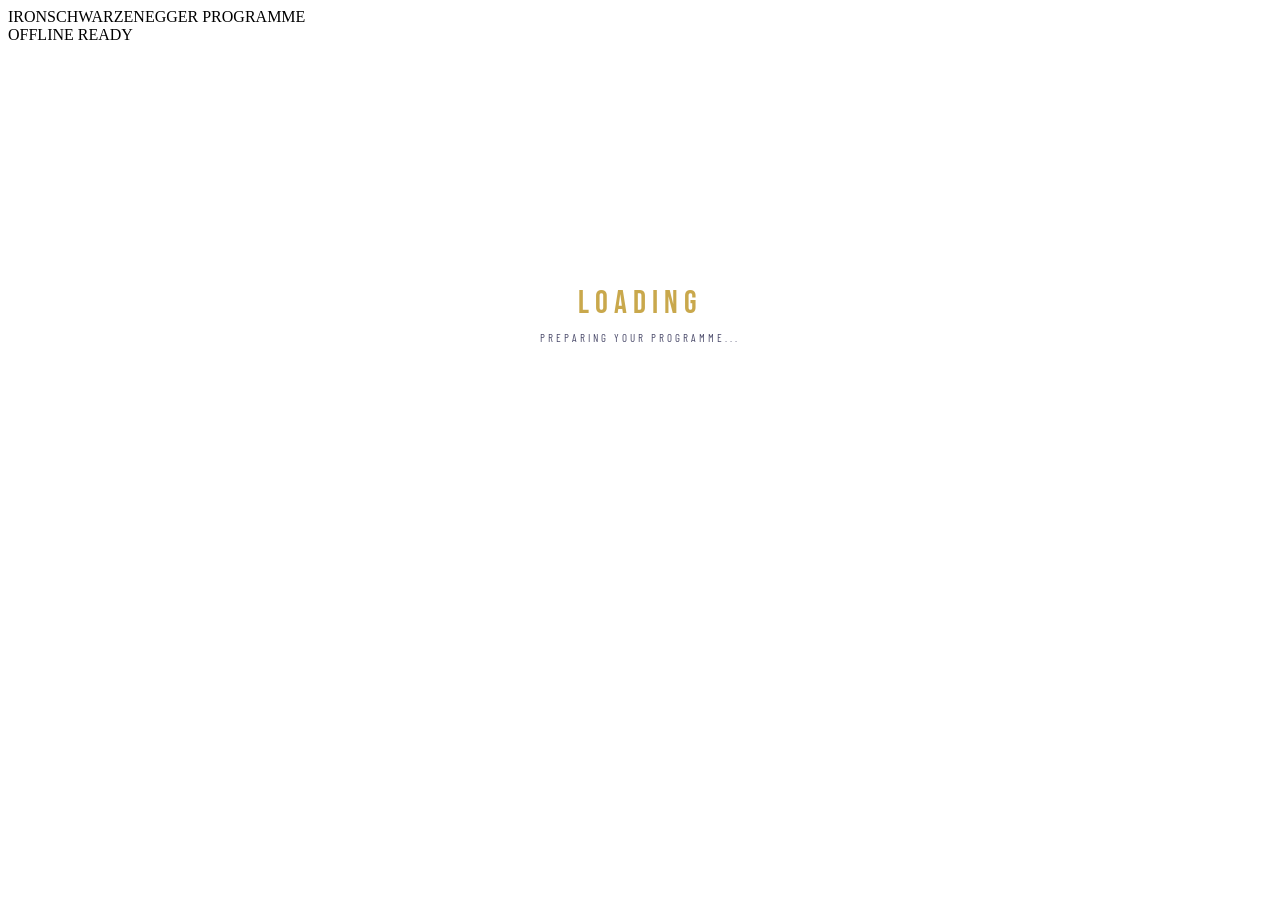
==== index.html @ 9dacd37d "Add files via upload" ====
<!DOCTYPE html>
<html lang="en">
<head>
  <meta charset="UTF-8">
  <meta name="viewport" content="width=device-width, initial-scale=1.0, viewport-fit=cover">
  <meta name="apple-mobile-web-app-capable" content="yes">
  <meta name="apple-mobile-web-app-status-bar-style" content="black-translucent">
  <meta name="apple-mobile-web-app-title" content="IRON">
  <meta name="theme-color" content="#C9A84C">
  <meta name="description" content="Schwarzenegger Iron Programme — 10-Month Championship Training">
  <title>IRON PROGRAMME</title>
  <link rel="manifest" href="./manifest.json">
  <link rel="preconnect" href="https://fonts.googleapis.com">
  <link rel="preconnect" href="https://fonts.gstatic.com" crossorigin>
  <link href="https://fonts.googleapis.com/css2?family=Bebas+Neue&family=Barlow+Condensed:wght@400;600;700&family=Barlow:wght@300;400;500&display=swap" rel="stylesheet">
  <link rel="stylesheet" href="./css/styles.css">
</head>
<body>
  <div id="app">
    <!-- TOP BAR -->
    <header id="top-bar">
      <div class="app-brand">
        IRON<span>SCHWARZENEGGER PROGRAMME</span>
      </div>
      <div class="offline-badge">OFFLINE READY</div>
    </header>

    <!-- MAIN CONTENT -->
    <main id="main-content">
      <div style="display:flex;align-items:center;justify-content:center;height:60vh;">
        <div style="text-align:center;">
          <div style="font-family:'Bebas Neue',cursive;font-size:32px;letter-spacing:6px;color:#C9A84C;">LOADING</div>
          <div style="font-family:'Barlow Condensed',sans-serif;font-size:11px;letter-spacing:3px;color:#4A4A6A;margin-top:8px;">PREPARING YOUR PROGRAMME...</div>
        </div>
      </div>
    </main>

    <!-- BOTTOM NAV -->
    <nav id="bottom-nav"></nav>
  </div>

  <!-- SCRIPTS -->
  <script src="./js/programme.js"></script>
  <script src="./js/storage.js"></script>
  <script src="./js/app.js"></script>
</body>
</html>
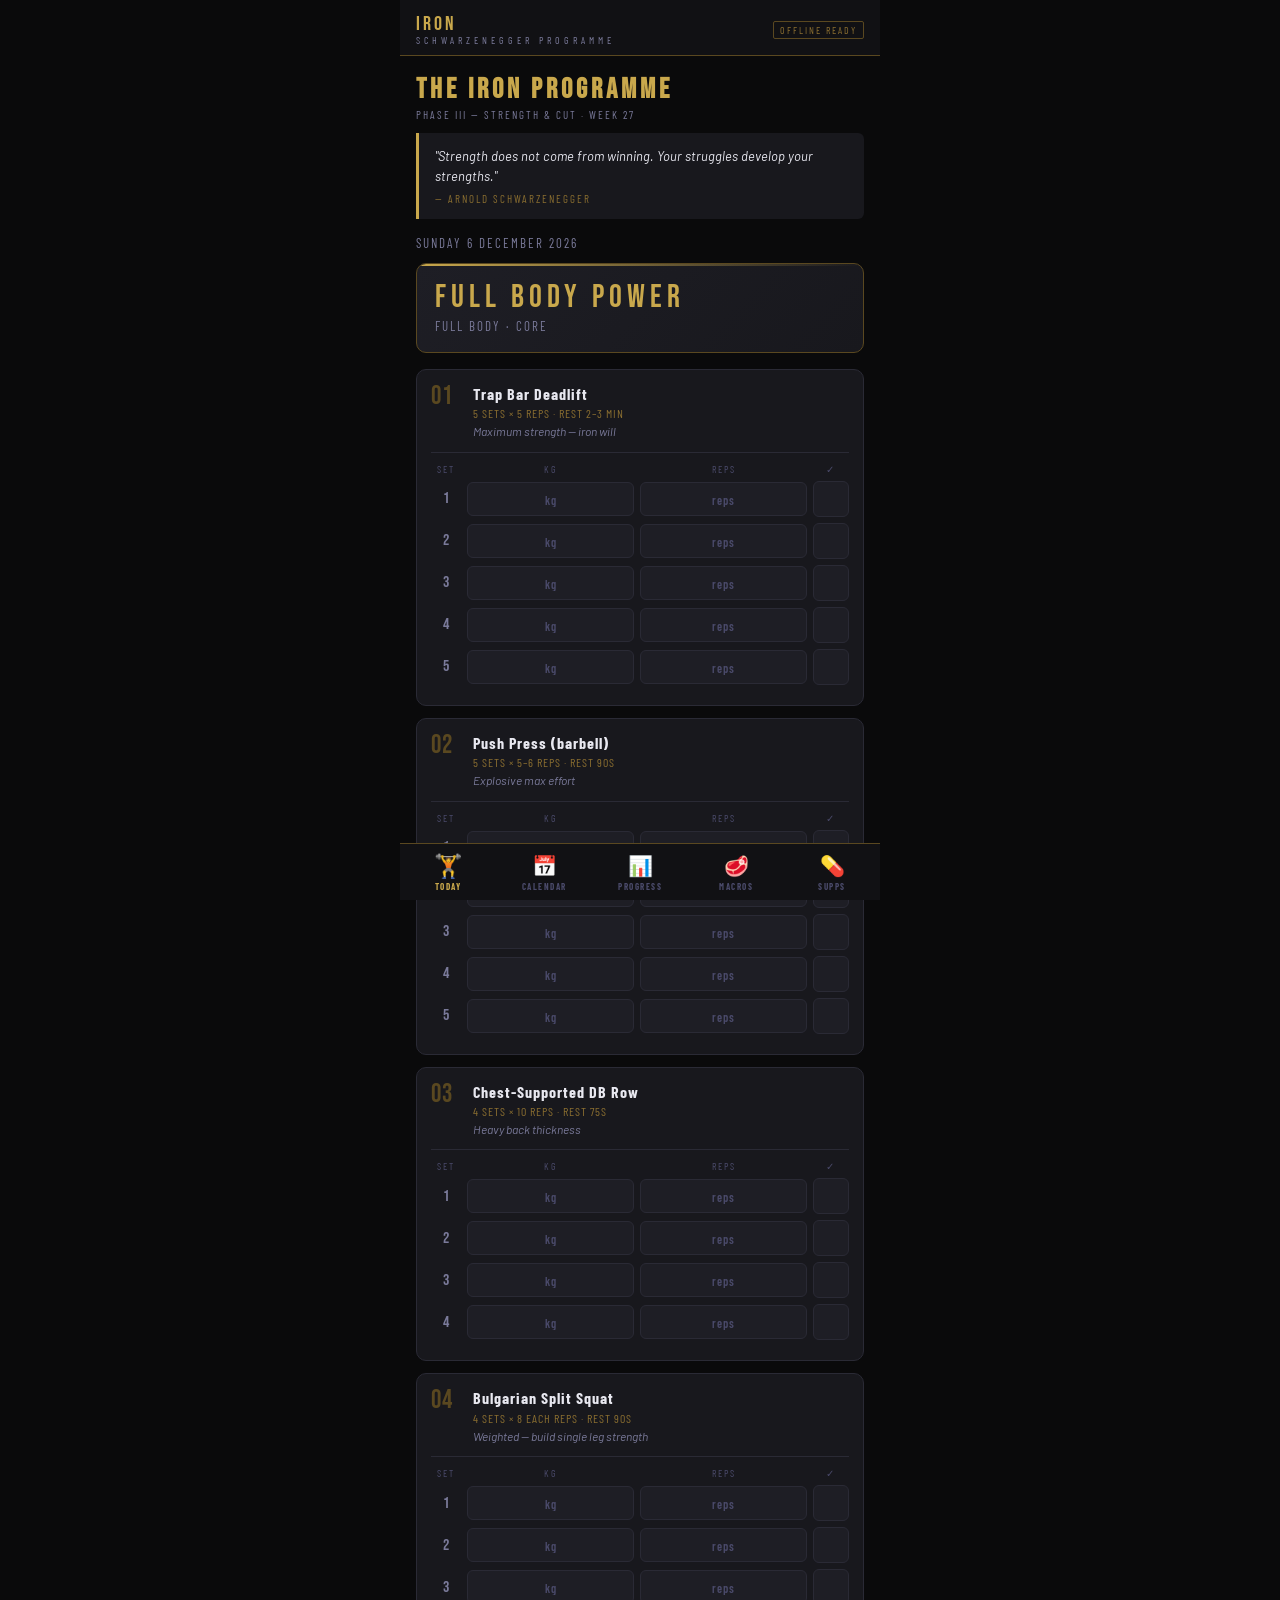
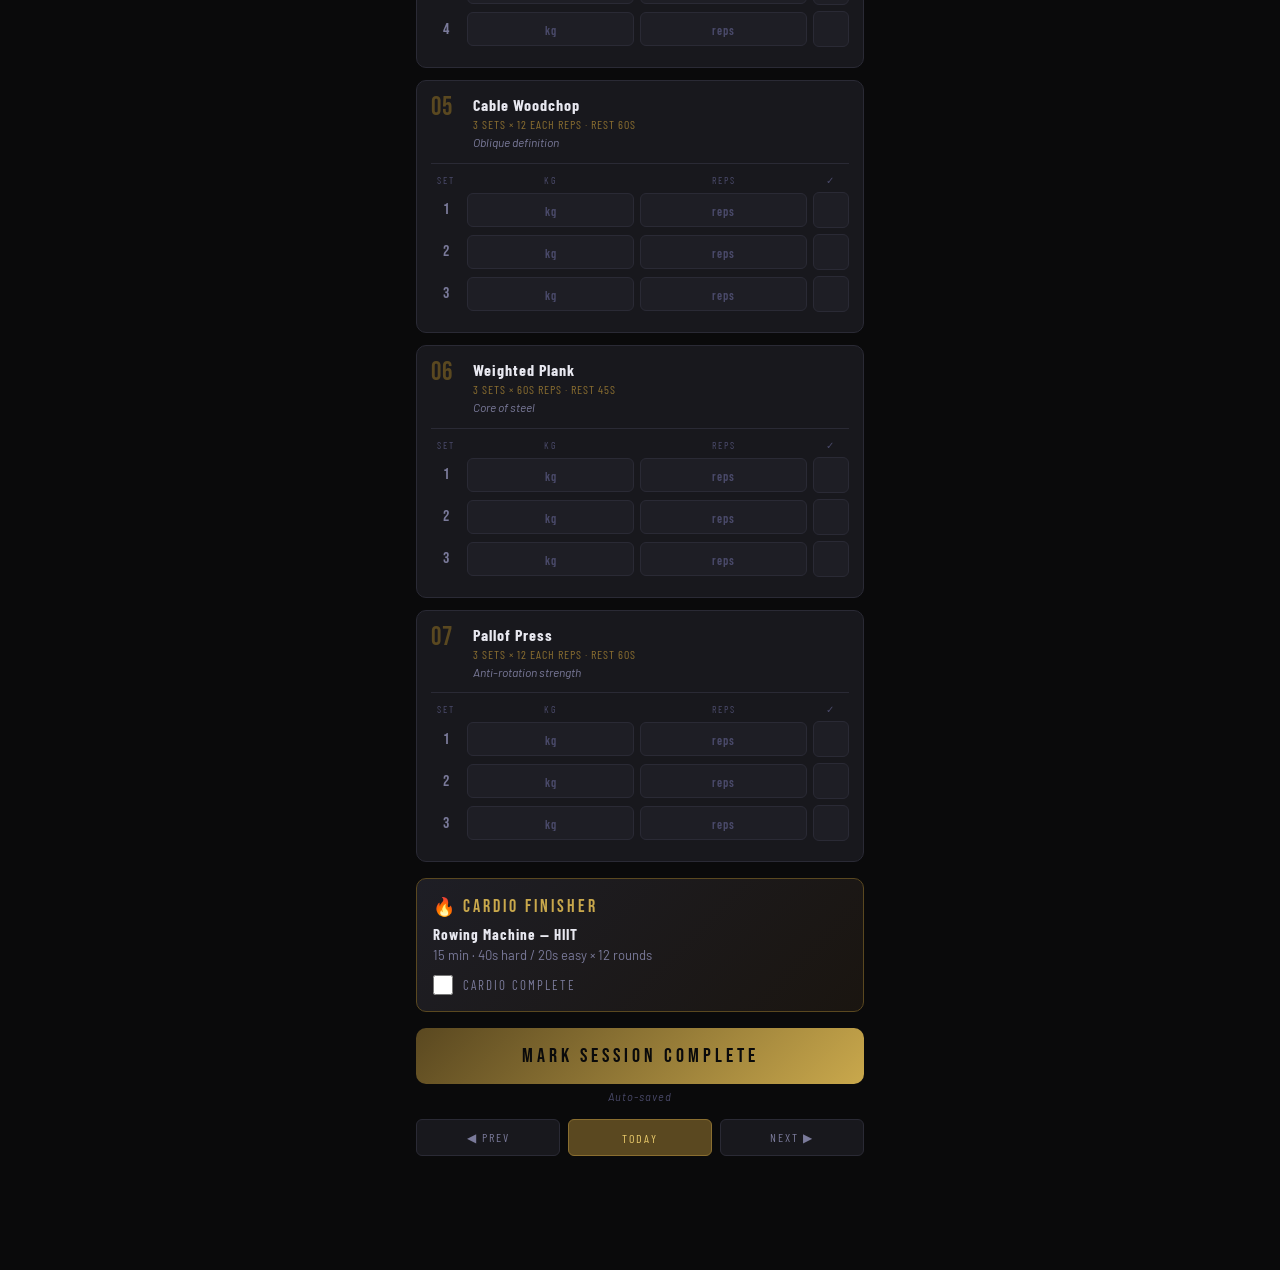
==== commit 601750ea: "Rename index 3.html to index.html" ====
--- a/index.html
+++ b/index.html
@@ -1,47 +1,941 @@
 <!DOCTYPE html>
 <html lang="en">
 <head>
-  <meta charset="UTF-8">
-  <meta name="viewport" content="width=device-width, initial-scale=1.0, viewport-fit=cover">
-  <meta name="apple-mobile-web-app-capable" content="yes">
-  <meta name="apple-mobile-web-app-status-bar-style" content="black-translucent">
-  <meta name="apple-mobile-web-app-title" content="IRON">
-  <meta name="theme-color" content="#C9A84C">
-  <meta name="description" content="Schwarzenegger Iron Programme — 10-Month Championship Training">
-  <title>IRON PROGRAMME</title>
-  <link rel="manifest" href="./manifest.json">
-  <link rel="preconnect" href="https://fonts.googleapis.com">
-  <link rel="preconnect" href="https://fonts.gstatic.com" crossorigin>
-  <link href="https://fonts.googleapis.com/css2?family=Bebas+Neue&family=Barlow+Condensed:wght@400;600;700&family=Barlow:wght@300;400;500&display=swap" rel="stylesheet">
-  <link rel="stylesheet" href="./css/styles.css">
+<meta charset="UTF-8">
+<meta name="viewport" content="width=device-width, initial-scale=1.0, viewport-fit=cover">
+<meta name="apple-mobile-web-app-capable" content="yes">
+<meta name="apple-mobile-web-app-status-bar-style" content="black-translucent">
+<meta name="apple-mobile-web-app-title" content="IRON">
+<meta name="theme-color" content="#C9A84C">
+<title>IRON PROGRAMME</title>
+<link rel="preconnect" href="https://fonts.googleapis.com">
+<link rel="preconnect" href="https://fonts.gstatic.com" crossorigin>
+<link href="https://fonts.googleapis.com/css2?family=Bebas+Neue&family=Barlow+Condensed:wght@400;600;700&family=Barlow:wght@300;400;500&display=swap" rel="stylesheet">
+<style>
+:root{--gold:#C9A84C;--gold-bright:#E8C96A;--gold-muted:#8A6E30;--gold-dark:#5A4820;--iron:#0A0A0B;--iron-2:#111114;--iron-3:#18181D;--iron-4:#1E1E25;--steel:#2A2A35;--text-main:#E8E8F0;--text-muted:#7A7A9A;--text-dim:#4A4A6A;--green:#27AE60;--red:#C0392B;--r:6px;--rl:10px}
+*,*::before,*::after{box-sizing:border-box;margin:0;padding:0}
+html{font-size:16px;-webkit-text-size-adjust:100%;height:-webkit-fill-available}
+body{background:var(--iron);color:var(--text-main);font-family:'Barlow',sans-serif;min-height:100vh;min-height:-webkit-fill-available;overflow-x:hidden}
+::-webkit-scrollbar{width:4px}::-webkit-scrollbar-track{background:var(--iron-2)}::-webkit-scrollbar-thumb{background:var(--gold-dark);border-radius:2px}
+#app{max-width:480px;margin:0 auto;min-height:100vh;display:flex;flex-direction:column}
+#main-content{flex:1;padding:0 16px 90px;transition:opacity .15s ease;overflow-y:auto}
+/* TOP BAR */
+#top-bar{background:var(--iron-2);border-bottom:1px solid var(--gold-dark);padding:14px 16px 10px;position:sticky;top:0;z-index:100;display:flex;align-items:center;justify-content:space-between}
+.app-brand{font-family:'Bebas Neue',cursive;font-size:20px;letter-spacing:3px;color:var(--gold);line-height:1}
+.app-brand span{color:var(--text-muted);font-size:10px;font-family:'Barlow Condensed',sans-serif;display:block;letter-spacing:4px;margin-top:1px}
+.offline-badge{font-family:'Barlow Condensed',sans-serif;font-size:10px;letter-spacing:2px;color:var(--gold-muted);border:1px solid var(--gold-dark);padding:2px 6px;border-radius:2px}
+/* BOTTOM NAV */
+#bottom-nav{position:fixed;bottom:0;left:50%;transform:translateX(-50%);width:100%;max-width:480px;background:var(--iron-2);border-top:1px solid var(--gold-dark);display:flex;z-index:100;padding-bottom:env(safe-area-inset-bottom)}
+.nav-btn{flex:1;background:none;border:none;color:var(--text-dim);padding:10px 4px 8px;display:flex;flex-direction:column;align-items:center;gap:3px;cursor:pointer;transition:all .15s;-webkit-tap-highlight-color:transparent}
+.nav-btn.active{color:var(--gold)}.nav-btn.active .nav-icon{transform:scale(1.15)}
+.nav-icon{font-size:20px;transition:transform .15s}.nav-label{font-family:'Barlow Condensed',sans-serif;font-size:9px;letter-spacing:1.5px;font-weight:700}
+/* VIEW HEADER */
+.view-header{display:flex;align-items:flex-start;justify-content:space-between;padding:20px 0 12px}
+.view-title{font-family:'Bebas Neue',cursive;font-size:28px;letter-spacing:4px;color:var(--gold);line-height:1}
+.view-sub{font-family:'Barlow Condensed',sans-serif;font-size:11px;letter-spacing:2px;color:var(--text-muted);margin-top:4px;text-transform:uppercase}
+.completed-badge{background:var(--green);color:#fff;font-family:'Barlow Condensed',sans-serif;font-size:11px;letter-spacing:2px;font-weight:700;padding:4px 10px;border-radius:var(--r);align-self:center}
+/* QUOTE */
+.quote-block{background:var(--iron-3);border-left:3px solid var(--gold);border-radius:0 var(--r) var(--r) 0;padding:14px 16px;margin-bottom:16px}
+.quote-text{font-style:italic;font-size:13px;color:var(--text-main);line-height:1.5;transition:opacity .4s ease}
+.quote-attr{font-family:'Barlow Condensed',sans-serif;font-size:11px;letter-spacing:2px;color:var(--gold-muted);margin-top:6px;text-transform:uppercase}
+/* DATE */
+.date-display{font-family:'Barlow Condensed',sans-serif;font-size:13px;letter-spacing:2px;color:var(--text-muted);text-transform:uppercase;margin-bottom:12px}
+/* WORKOUT HEADER */
+.workout-header-card{background:linear-gradient(135deg,var(--iron-4) 0%,var(--iron-3) 100%);border:1px solid var(--gold-dark);border-radius:var(--rl);padding:18px;margin-bottom:16px;position:relative;overflow:hidden}
+.workout-header-card::before{content:'';position:absolute;top:0;left:0;right:0;height:2px;background:linear-gradient(90deg,var(--gold),transparent)}
+.workout-day-name{font-family:'Bebas Neue',cursive;font-size:32px;letter-spacing:5px;color:var(--gold);line-height:1}
+.workout-muscles{font-family:'Barlow Condensed',sans-serif;font-size:13px;letter-spacing:2px;color:var(--text-muted);margin-top:4px;text-transform:uppercase}
+/* EXERCISE CARDS */
+.exercises-list{display:flex;flex-direction:column;gap:12px;margin-bottom:16px}
+.exercise-card{background:var(--iron-3);border:1px solid var(--steel);border-radius:var(--rl);padding:14px;transition:border-color .2s;animation:fadeIn .3s ease forwards;opacity:0}
+.exercise-card:focus-within{border-color:var(--gold-dark)}
+.ex-header{display:flex;gap:12px;margin-bottom:12px}
+.ex-num{font-family:'Bebas Neue',cursive;font-size:26px;color:var(--gold-dark);line-height:1;min-width:30px;letter-spacing:1px}
+.ex-info{flex:1}
+.ex-name{font-family:'Barlow Condensed',sans-serif;font-size:16px;font-weight:700;letter-spacing:1px;color:var(--text-main);line-height:1.2}
+.ex-prescription{font-family:'Barlow Condensed',sans-serif;font-size:12px;letter-spacing:1px;color:var(--gold-muted);margin-top:3px;text-transform:uppercase}
+.ex-notes{font-size:12px;color:var(--text-muted);margin-top:4px;font-style:italic;line-height:1.3}
+/* SET ROWS */
+.sets-container{border-top:1px solid var(--steel);padding-top:10px}
+.sets-header-row{display:grid;grid-template-columns:30px 1fr 1fr 36px;gap:6px;margin-bottom:6px}
+.sets-col-label{font-family:'Barlow Condensed',sans-serif;font-size:10px;letter-spacing:2px;color:var(--text-dim);text-align:center;text-transform:uppercase}
+.set-row{display:grid;grid-template-columns:30px 1fr 1fr 36px;gap:6px;align-items:center;margin-bottom:6px}
+.set-num{font-family:'Bebas Neue',cursive;font-size:16px;color:var(--text-muted);text-align:center}
+.set-input{background:var(--iron-4);border:1px solid var(--steel);border-radius:var(--r);color:var(--text-main);font-family:'Barlow Condensed',sans-serif;font-size:15px;font-weight:600;letter-spacing:1px;padding:7px 8px;text-align:center;width:100%;-webkit-appearance:none;transition:border-color .2s}
+.set-input:focus{outline:none;border-color:var(--gold);background:var(--iron-3)}
+.set-input::placeholder{color:var(--text-dim);font-size:12px}
+.set-check{width:36px;height:36px;background:var(--iron-4);border:1px solid var(--steel);border-radius:var(--r);color:var(--gold);font-size:14px;font-weight:700;cursor:pointer;display:flex;align-items:center;justify-content:center;transition:all .15s;-webkit-tap-highlight-color:transparent}
+.set-check.set-done{background:var(--gold-dark);border-color:var(--gold);color:var(--gold-bright)}
+/* CARDIO */
+.cardio-card{background:linear-gradient(135deg,var(--iron-4) 0%,#1A1510 100%);border:1px solid var(--gold-dark);border-radius:var(--rl);padding:16px;margin-bottom:16px}
+.cardio-header{display:flex;align-items:center;gap:8px;margin-bottom:8px}
+.cardio-icon{font-size:18px}
+.cardio-title{font-family:'Bebas Neue',cursive;font-size:18px;letter-spacing:3px;color:var(--gold)}
+.cardio-type{font-family:'Barlow Condensed',sans-serif;font-size:15px;font-weight:700;letter-spacing:1px;color:var(--text-main);margin-bottom:4px}
+.cardio-detail{font-size:13px;color:var(--text-muted);margin-bottom:12px}
+.cardio-check{display:flex;align-items:center;gap:10px;cursor:pointer}
+.cardio-check input[type="checkbox"]{width:20px;height:20px;accent-color:var(--gold);cursor:pointer}
+.check-label{font-family:'Barlow Condensed',sans-serif;font-size:13px;letter-spacing:2px;color:var(--text-muted);text-transform:uppercase}
+/* COMPLETE */
+.complete-section{margin-bottom:16px;text-align:center}
+.complete-btn{width:100%;padding:16px;background:linear-gradient(135deg,var(--gold-dark),var(--gold));border:none;border-radius:var(--rl);color:var(--iron);font-family:'Bebas Neue',cursive;font-size:20px;letter-spacing:4px;cursor:pointer;transition:all .2s;-webkit-tap-highlight-color:transparent}
+.complete-btn:active{transform:scale(.98)}
+.complete-btn.completed{background:linear-gradient(135deg,#1A3A1A,var(--green));color:#fff}
+.autosave-status{font-size:11px;color:var(--text-dim);margin-top:6px;font-style:italic;letter-spacing:1px}
+/* DATE NAV */
+.date-nav{display:flex;gap:8px;margin-bottom:24px}
+.date-nav-btn{flex:1;background:var(--iron-3);border:1px solid var(--steel);border-radius:var(--r);color:var(--text-muted);font-family:'Barlow Condensed',sans-serif;font-size:12px;letter-spacing:2px;padding:10px 8px;cursor:pointer;transition:all .15s;-webkit-tap-highlight-color:transparent;text-transform:uppercase}
+.date-nav-btn:active{background:var(--iron-4)}
+.today-btn{background:var(--gold-dark);border-color:var(--gold-muted);color:var(--gold-bright)}
+/* REST CARD */
+.rest-card{background:var(--iron-3);border:1px solid var(--steel);border-radius:var(--rl);padding:32px 20px;text-align:center;margin-bottom:16px}
+.rest-icon{font-size:48px;margin-bottom:12px}
+.rest-card h2{font-family:'Bebas Neue',cursive;font-size:30px;letter-spacing:5px;color:var(--gold);margin-bottom:8px}
+.rest-card p{color:var(--text-muted);font-size:14px}
+.rest-tips{margin-top:20px;display:flex;flex-direction:column;gap:10px}
+.tip{background:var(--iron-4);border-radius:var(--r);padding:10px 14px;font-size:13px;color:var(--text-muted);text-align:left}
+/* CALENDAR */
+.cal-nav{display:flex;align-items:center;justify-content:space-between;margin-bottom:12px}
+.cal-nav-btn{background:var(--iron-3);border:1px solid var(--steel);border-radius:var(--r);color:var(--gold);font-size:16px;padding:8px 14px;cursor:pointer;-webkit-tap-highlight-color:transparent}
+.cal-month-name{font-family:'Bebas Neue',cursive;font-size:22px;letter-spacing:4px;color:var(--gold)}
+.cal-legend{display:flex;gap:12px;margin-bottom:12px;flex-wrap:wrap}
+.leg{font-family:'Barlow Condensed',sans-serif;font-size:11px;letter-spacing:1px;color:var(--text-muted)}
+.leg-done{color:var(--green)}.leg-workout{color:var(--gold)}.leg-missed{color:var(--red)}
+.calendar-grid{display:grid;grid-template-columns:repeat(7,1fr);gap:4px;margin-bottom:20px}
+.cal-weekday{font-family:'Barlow Condensed',sans-serif;font-size:11px;letter-spacing:1px;color:var(--text-dim);text-align:center;padding:4px 0;text-transform:uppercase}
+.cal-cell{aspect-ratio:1;background:var(--iron-3);border-radius:var(--r);display:flex;flex-direction:column;align-items:center;justify-content:center;cursor:pointer;position:relative;transition:all .15s;border:1px solid transparent;-webkit-tap-highlight-color:transparent}
+.cal-cell.empty{background:transparent;cursor:default}
+.cal-cell:active:not(.empty){transform:scale(.92)}
+.cal-today{border-color:var(--gold-muted)}.cal-selected{border-color:var(--gold);background:var(--gold-dark)}
+.cal-inactive{opacity:.2}.cal-rest{background:var(--iron-4)}.cal-done{background:#0D2010;border-color:#1A4020}
+.cal-workout{background:#1A1508}.cal-missed{background:#1A0808;opacity:.7}
+.cal-day-num{font-family:'Barlow Condensed',sans-serif;font-size:14px;font-weight:600;color:var(--text-main)}
+.cal-dot{font-size:9px;line-height:1}.done-dot{color:var(--green)}.rest-dot{color:var(--text-dim)}
+/* PROGRESS */
+.stats-grid{display:grid;grid-template-columns:repeat(2,1fr);gap:10px;margin-bottom:16px}
+.stat-card{background:var(--iron-3);border:1px solid var(--steel);border-radius:var(--rl);padding:16px;text-align:center}
+.stat-value{font-family:'Bebas Neue',cursive;font-size:36px;letter-spacing:2px;color:var(--gold);line-height:1}
+.stat-label{font-family:'Barlow Condensed',sans-serif;font-size:10px;letter-spacing:2px;color:var(--text-muted);margin-top:4px;text-transform:uppercase}
+.progress-bar-container{background:var(--iron-3);border:1px solid var(--steel);border-radius:var(--rl);padding:14px;margin-bottom:20px}
+.progress-bar-label{font-family:'Barlow Condensed',sans-serif;font-size:11px;letter-spacing:2px;color:var(--text-muted);margin-bottom:8px;text-transform:uppercase}
+.progress-bar-track{background:var(--iron-4);border-radius:4px;height:8px;overflow:hidden}
+.progress-bar-fill{height:100%;background:linear-gradient(90deg,var(--gold-dark),var(--gold));border-radius:4px;transition:width .6s ease}
+.progress-bar-pct{font-family:'Bebas Neue',cursive;font-size:18px;letter-spacing:2px;color:var(--gold);margin-top:6px;text-align:right}
+.weight-section{margin-bottom:20px}
+.section-title{font-family:'Bebas Neue',cursive;font-size:18px;letter-spacing:3px;color:var(--gold);margin-bottom:12px}
+.weight-input-row{display:flex;gap:8px;margin-bottom:16px}
+.weight-input{flex:1;background:var(--iron-3);border:1px solid var(--steel);border-radius:var(--r);color:var(--text-main);font-family:'Barlow Condensed',sans-serif;font-size:16px;letter-spacing:1px;padding:12px 14px;-webkit-appearance:none}
+.weight-input:focus{outline:none;border-color:var(--gold)}
+.gold-btn{background:linear-gradient(135deg,var(--gold-dark),var(--gold));border:none;border-radius:var(--r);color:var(--iron);font-family:'Bebas Neue',cursive;font-size:16px;letter-spacing:2px;padding:12px 20px;cursor:pointer;-webkit-tap-highlight-color:transparent}
+.gold-btn:active{opacity:.8}
+.chart-container{background:var(--iron-3);border:1px solid var(--steel);border-radius:var(--rl);padding:16px;margin-bottom:12px}
+.weight-chart{width:100%;height:80px;display:block}
+.chart-labels{display:flex;justify-content:space-between;margin-top:8px}
+.chart-labels span{font-family:'Barlow Condensed',sans-serif;font-size:11px;color:var(--text-dim)}
+.change-label{font-weight:700}.change-label.neg{color:var(--green)}.change-label.pos{color:var(--red)}
+.weight-history{display:flex;flex-direction:column;gap:6px}
+.weight-entry{display:flex;justify-content:space-between;align-items:center;background:var(--iron-3);border-radius:var(--r);padding:10px 14px}
+.we-date{font-size:13px;color:var(--text-muted)}
+.we-val{font-family:'Barlow Condensed',sans-serif;font-size:16px;font-weight:700;color:var(--gold)}
+.no-data{font-size:13px;color:var(--text-muted);text-align:center;padding:20px;font-style:italic}
+/* MACROS */
+.macros-type-toggle{display:flex;gap:8px;margin-bottom:16px}
+.macro-toggle-btn{flex:1;background:var(--iron-3);border:1px solid var(--steel);border-radius:var(--r);color:var(--text-muted);font-family:'Barlow Condensed',sans-serif;font-size:13px;letter-spacing:2px;padding:10px;cursor:pointer;transition:all .15s;text-transform:uppercase;-webkit-tap-highlight-color:transparent}
+.macro-toggle-btn.active{background:var(--gold-dark);border-color:var(--gold);color:var(--gold-bright)}
+.macro-day-type{font-family:'Barlow Condensed',sans-serif;font-size:12px;letter-spacing:3px;color:var(--text-muted);text-align:center;margin-bottom:4px;text-transform:uppercase}
+.macro-total-cal{font-family:'Bebas Neue',cursive;font-size:56px;letter-spacing:4px;color:var(--gold);text-align:center;line-height:1;margin-bottom:16px}
+.cal-unit{font-size:22px;color:var(--gold-muted);letter-spacing:2px}
+.macros-grid{display:grid;grid-template-columns:repeat(3,1fr);gap:10px;margin-bottom:20px}
+.macro-card{background:var(--iron-3);border:1px solid var(--steel);border-radius:var(--rl);padding:14px 10px;text-align:center;position:relative;overflow:hidden}
+.macro-card::after{content:'';position:absolute;bottom:0;left:0;right:0;height:3px}
+.macro-card.protein::after{background:#C0392B}.macro-card.carbs::after{background:#F39C12}.macro-card.fat::after{background:#27AE60}
+.macro-icon{font-size:22px;margin-bottom:6px}
+.macro-amount{font-family:'Bebas Neue',cursive;font-size:28px;letter-spacing:2px;color:var(--gold);line-height:1}
+.macro-name{font-family:'Barlow Condensed',sans-serif;font-size:10px;letter-spacing:2px;color:var(--text-muted);margin-top:3px;text-transform:uppercase}
+.macro-kcal{font-size:11px;color:var(--text-dim);margin-top:3px}
+.macro-notes{margin-bottom:20px}
+.alcohol-rules{display:flex;flex-direction:column;gap:8px}
+.rule{background:var(--iron-3);border-radius:var(--r);padding:10px 14px;font-size:13px;color:var(--text-muted)}
+/* SUPPLEMENTS */
+.supps-list{display:flex;flex-direction:column;gap:10px;margin-bottom:16px}
+.supp-card{display:flex;align-items:center;justify-content:space-between;background:var(--iron-3);border:1px solid var(--steel);border-radius:var(--rl);padding:14px 16px}
+.supp-name{font-family:'Barlow Condensed',sans-serif;font-size:15px;font-weight:700;letter-spacing:1px;color:var(--text-main)}
+.supp-timing{font-size:12px;color:var(--text-muted);margin-top:3px}
+.supp-dose{font-family:'Bebas Neue',cursive;font-size:18px;letter-spacing:2px;color:var(--gold);white-space:nowrap;margin-left:12px}
+.supp-disclaimer{font-size:12px;color:var(--text-dim);text-align:center;padding:8px;font-style:italic}
+/* ANIMATIONS */
+@keyframes fadeIn{from{opacity:0;transform:translateY(8px)}to{opacity:1;transform:translateY(0)}}
+.exercise-card:nth-child(1){animation-delay:.05s}.exercise-card:nth-child(2){animation-delay:.1s}
+.exercise-card:nth-child(3){animation-delay:.15s}.exercise-card:nth-child(4){animation-delay:.2s}
+.exercise-card:nth-child(5){animation-delay:.25s}.exercise-card:nth-child(6){animation-delay:.3s}
+.exercise-card:nth-child(7){animation-delay:.35s}.exercise-card:nth-child(8){animation-delay:.4s}
+input[type=number]::-webkit-inner-spin-button,input[type=number]::-webkit-outer-spin-button{-webkit-appearance:none}
+input[type=number]{-moz-appearance:textfield}
+@media(max-width:360px){.view-title{font-size:24px}.workout-day-name{font-size:26px}.ex-name{font-size:14px}}
+</style>
 </head>
 <body>
-  <div id="app">
-    <!-- TOP BAR -->
-    <header id="top-bar">
-      <div class="app-brand">
-        IRON<span>SCHWARZENEGGER PROGRAMME</span>
+<div id="app">
+  <header id="top-bar">
+    <div class="app-brand">IRON<span>SCHWARZENEGGER PROGRAMME</span></div>
+    <div class="offline-badge">OFFLINE READY</div>
+  </header>
+  <main id="main-content">
+    <div style="display:flex;align-items:center;justify-content:center;height:60vh">
+      <div style="text-align:center">
+        <div style="font-family:'Bebas Neue',cursive;font-size:32px;letter-spacing:6px;color:#C9A84C">LOADING</div>
+        <div style="font-family:'Barlow Condensed',sans-serif;font-size:11px;letter-spacing:3px;color:#4A4A6A;margin-top:8px">PREPARING YOUR PROGRAMME...</div>
       </div>
-      <div class="offline-badge">OFFLINE READY</div>
-    </header>
-
-    <!-- MAIN CONTENT -->
-    <main id="main-content">
-      <div style="display:flex;align-items:center;justify-content:center;height:60vh;">
-        <div style="text-align:center;">
-          <div style="font-family:'Bebas Neue',cursive;font-size:32px;letter-spacing:6px;color:#C9A84C;">LOADING</div>
-          <div style="font-family:'Barlow Condensed',sans-serif;font-size:11px;letter-spacing:3px;color:#4A4A6A;margin-top:8px;">PREPARING YOUR PROGRAMME...</div>
+    </div>
+  </main>
+  <nav id="bottom-nav"></nav>
+</div>
+
+<script>
+// ============================================================
+// DATA
+// ============================================================
+const PROGRAMME_START = new Date('2026-06-01');
+const PROGRAMME_END   = new Date('2027-03-19');
+
+const QUOTES = [
+  {text:"The mind is the limit. As long as the mind can envision the fact that you can do something, you can do it.",attr:"Arnold Schwarzenegger"},
+  {text:"Strength does not come from winning. Your struggles develop your strengths.",attr:"Arnold Schwarzenegger"},
+  {text:"The worst thing I can be is the same as everybody else.",attr:"Arnold Schwarzenegger"},
+  {text:"You can have results or excuses. Not both.",attr:"Arnold Schwarzenegger"},
+  {text:"Just remember, you can't climb the ladder of success with your hands in your pockets.",attr:"Arnold Schwarzenegger"},
+  {text:"The last three or four reps is what makes the muscle grow.",attr:"Arnold Schwarzenegger"},
+  {text:"Everybody pities the weak; jealousy you have to earn.",attr:"Arnold Schwarzenegger"},
+  {text:"The pain you feel today will be the strength you feel tomorrow.",attr:"Arnold Schwarzenegger"},
+  {text:"Milk is for babies. When you grow up you have to drink beer.",attr:"Arnold Schwarzenegger"},
+  {text:"If you want to turn a vision into reality, you have to give 100% and never stop believing.",attr:"Arnold Schwarzenegger"},
+  {text:"The Iron never lies to you.",attr:"Arnold Schwarzenegger"},
+  {text:"I was born to be a champion.",attr:"Arnold Schwarzenegger"},
+  {text:"Pain is temporary. Glory is forever.",attr:"Arnold Schwarzenegger"},
+  {text:"You have to remember something: everybody pities the weak; jealousy you have to earn.",attr:"Arnold Schwarzenegger"},
+  {text:"I do the same exercises I did 50 years ago and they still work.",attr:"Arnold Schwarzenegger"}
+];
+
+const MACROS = {
+  training:{calories:2800,protein:200,carbs:290,fat:75},
+  rest:{calories:2400,protein:200,carbs:190,fat:70}
+};
+
+const SUPPLEMENTS = [
+  {name:"Creatine Monohydrate",dose:"5g",timing:"Daily with food"},
+  {name:"Whey Isolate",dose:"30–40g",timing:"Post-workout"},
+  {name:"Omega-3 Fish Oil",dose:"2–3g EPA+DHA",timing:"With meals"},
+  {name:"Vitamin D3 + K2",dose:"3,000 IU",timing:"Morning"},
+  {name:"Magnesium Glycinate",dose:"400mg",timing:"Evening"},
+  {name:"Caffeine / Pre-workout",dose:"150–200mg",timing:"30 min pre-session"},
+  {name:"Collagen Peptides",dose:"10g",timing:"Pre-workout (joint support)"}
+];
+
+// ============================================================
+// WORKOUT TEMPLATES  Mon=1 Tue=2(rest) Wed=3 Thu=4(rest) Fri=5 Sat=6 Sun=0
+// ============================================================
+const P1 = {
+  name:"PHASE I — FOUNDATION", subtitle:"Volume · Form · Baseline Strength",
+  days:{
+    1:{name:"PUSH DAY",muscles:"Chest · Shoulders · Triceps",exercises:[
+      {name:"Barbell Bench Press",sets:4,reps:"10–12",rest:"90s",notes:"Control the eccentric — 3 sec down"},
+      {name:"Incline Dumbbell Press",sets:3,reps:"12–14",rest:"75s",notes:"45° incline, full range of motion"},
+      {name:"Cable Lateral Raise",sets:4,reps:"15",rest:"60s",notes:"Lead with elbow, slight forward lean"},
+      {name:"Seated DB Shoulder Press",sets:3,reps:"12–14",rest:"75s",notes:"Don't lock out at top"},
+      {name:"Cable Chest Fly",sets:3,reps:"15",rest:"60s",notes:"Squeeze hard at peak contraction"},
+      {name:"Tricep Rope Pushdown",sets:3,reps:"15",rest:"60s",notes:"Flare wrists at bottom"},
+      {name:"Overhead Tricep Extension (cable)",sets:3,reps:"12–15",rest:"60s",notes:"Keep elbows tucked"}
+    ],cardio:{type:"Rowing Machine — Steady State",duration:"12 min",protocol:"RPE 6–7, moderate pace"}},
+    3:{name:"PULL DAY",muscles:"Back · Rear Delts · Biceps",exercises:[
+      {name:"Weighted Pull-Ups",sets:4,reps:"6–8",rest:"90s",notes:"Full dead hang at bottom"},
+      {name:"Barbell Bent-Over Row",sets:4,reps:"10–12",rest:"90s",notes:"Hinge at hip, row to lower chest"},
+      {name:"Seated Cable Row (wide grip)",sets:3,reps:"12",rest:"75s",notes:"Squeeze shoulder blades at peak"},
+      {name:"Face Pull (rope)",sets:4,reps:"15",rest:"60s",notes:"External rotate at top — key for V-taper"},
+      {name:"Rear Delt Cable Fly",sets:3,reps:"15",rest:"60s",notes:"Keep slight bend in elbows"},
+      {name:"Incline Dumbbell Curl",sets:3,reps:"12",rest:"60s",notes:"Lie back on 45° bench, full stretch"},
+      {name:"Hammer Curl",sets:3,reps:"12 each",rest:"60s",notes:"Neutral grip, no swinging"}
+    ],cardio:{type:"Ski Erg or Stationary Bike",duration:"12 min",protocol:"Steady state RPE 6"}},
+    5:{name:"LEGS + CORE",muscles:"Quads · Hamstrings · Glutes · Abs",exercises:[
+      {name:"Leg Press (bilateral)",sets:4,reps:"12–15",rest:"90s",notes:"Feet shoulder-width, full depth, no knee lockout"},
+      {name:"Romanian Deadlift",sets:4,reps:"12",rest:"90s",notes:"Hinge deep, feel hamstring stretch"},
+      {name:"Hack Squat (controlled)",sets:3,reps:"12",rest:"75s",notes:"Controlled descent, left leg checked"},
+      {name:"Single-Leg Curl",sets:3,reps:"12 each",rest:"60s",notes:"Adjust load for left leg if needed"},
+      {name:"Seated Calf Raise",sets:4,reps:"20",rest:"45s",notes:"Full range, pause at top and bottom"},
+      {name:"Cable Crunch",sets:4,reps:"15",rest:"60s",notes:"Crunch from ribcage, not neck"},
+      {name:"Hanging Leg Raise",sets:3,reps:"12",rest:"60s",notes:"Control the swing"},
+      {name:"Ab Wheel Rollout",sets:3,reps:"10",rest:"60s",notes:"Keep core braced throughout"}
+    ],cardio:{type:"Stationary Bike (Low Impact)",duration:"12 min",protocol:"Steady state, easy on left leg"}},
+    6:{name:"SHOULDERS & ARMS",muscles:"Delts · Biceps · Triceps",exercises:[
+      {name:"Seated Arnold Press",sets:4,reps:"12",rest:"75s",notes:"The Arnie classic — rotate through full range"},
+      {name:"Cable Lateral Raise (unilateral)",sets:4,reps:"15 each",rest:"60s",notes:"Lean slightly away from cable"},
+      {name:"Bent-Over Lateral Raise",sets:3,reps:"15",rest:"60s",notes:"Torso parallel to floor"},
+      {name:"Front Raise (plate)",sets:3,reps:"12",rest:"60s",notes:"Keep slight bend at elbow"},
+      {name:"EZ Bar Curl",sets:4,reps:"12",rest:"75s",notes:"Don't let elbows drift forward"},
+      {name:"Concentration Curl",sets:3,reps:"12 each",rest:"60s",notes:"Peak squeeze, slow negative"},
+      {name:"Skull Crusher (EZ bar)",sets:4,reps:"12",rest:"75s",notes:"Lower to forehead level, extend fully"},
+      {name:"Cable Kickback",sets:3,reps:"15 each",rest:"60s",notes:"Elbow fixed, only forearm moves"}
+    ],cardio:{type:"Elliptical",duration:"12 min",protocol:"Moderate intensity, RPE 6–7"}},
+    0:{name:"FULL BODY POWER",muscles:"Full Body · Core",exercises:[
+      {name:"Trap Bar Deadlift",sets:4,reps:"8",rest:"2 min",notes:"Drive through full foot, chest tall"},
+      {name:"Push Press (barbell)",sets:4,reps:"8",rest:"90s",notes:"Slight dip, explosive drive overhead"},
+      {name:"Chest-Supported DB Row",sets:3,reps:"12",rest:"75s",notes:"Neutral grip, full retraction"},
+      {name:"Bulgarian Split Squat",sets:3,reps:"10 each",rest:"75s",notes:"Right leg leads — adjust load for left"},
+      {name:"Cable Woodchop (high to low)",sets:3,reps:"12 each",rest:"60s",notes:"Rotate from core, not arms"},
+      {name:"Plank Hold",sets:3,reps:"45s",rest:"45s",notes:"Squeeze glutes and abs — no hips dropping"}
+    ],cardio:{type:"Rowing Machine",duration:"15 min",protocol:"Steady moderate pace, RPE 6–7"}}
+  }
+};
+
+const P2 = {
+  name:"PHASE II — HYPERTROPHY", subtitle:"Max Muscle Stimulus · Progressive Overload",
+  days:{
+    1:{name:"PUSH DAY",muscles:"Chest · Shoulders · Triceps",exercises:[
+      {name:"Barbell Bench Press",sets:4,reps:"8–10",rest:"90s",notes:"Add 2.5kg from Phase 1 working weight"},
+      {name:"Incline DB Press",sets:4,reps:"10–12",rest:"75s",notes:"Increase weight — feel the upper chest"},
+      {name:"Cable Lateral Raise",sets:4,reps:"12–15",rest:"60s",notes:"The V-taper builder — never skip these"},
+      {name:"Seated DB Shoulder Press",sets:3,reps:"10–12",rest:"75s",notes:"Heavier than Phase 1"},
+      {name:"Cable Chest Fly",sets:3,reps:"12–15",rest:"60s",notes:"Cross arms at peak for extra squeeze"},
+      {name:"Tricep Rope Pushdown",sets:3,reps:"12–15",rest:"60s",notes:"Superset with overhead ext if time tight"},
+      {name:"Overhead Tricep Extension (cable)",sets:3,reps:"10–12",rest:"60s",notes:"Long head stretch — key for arm size"},
+      {name:"Pec Deck Machine",sets:2,reps:"15–20",rest:"45s",notes:"Pump finisher — squeeze hard"}
+    ],cardio:{type:"Rowing Machine — HIIT",duration:"12 min",protocol:"30s hard / 30s easy × 12 rounds"}},
+    3:{name:"PULL DAY",muscles:"Back · Rear Delts · Biceps",exercises:[
+      {name:"Weighted Pull-Ups",sets:4,reps:"6–8",rest:"90s",notes:"Add belt weight — champion standard"},
+      {name:"Barbell Bent-Over Row",sets:4,reps:"8–10",rest:"90s",notes:"Heavier, explosive row"},
+      {name:"Seated Cable Row (wide grip)",sets:3,reps:"10–12",rest:"75s",notes:"Wide grip = more lat activation"},
+      {name:"Face Pull (rope)",sets:4,reps:"15",rest:"60s",notes:"Non-negotiable for shoulder health"},
+      {name:"Rear Delt Cable Fly",sets:3,reps:"12–15",rest:"60s",notes:"Increase weight from Phase 1"},
+      {name:"Incline DB Curl",sets:3,reps:"10–12",rest:"60s",notes:"Brutal stretch, maximise growth"},
+      {name:"Hammer Curl",sets:3,reps:"12 each",rest:"60s",notes:"Brachialis growth = bigger arms"},
+      {name:"Straight Arm Pulldown",sets:2,reps:"15",rest:"45s",notes:"Pump finisher for lats"}
+    ],cardio:{type:"Ski Erg",duration:"12 min",protocol:"Steady state RPE 6–7"}},
+    5:{name:"LEGS + CORE",muscles:"Quads · Hamstrings · Glutes · Abs",exercises:[
+      {name:"Leg Press (bilateral)",sets:5,reps:"10–12",rest:"90s",notes:"More volume — push the weight"},
+      {name:"Romanian Deadlift",sets:4,reps:"10–12",rest:"90s",notes:"Load up — feel every rep in the hamstrings"},
+      {name:"Hack Squat (controlled)",sets:4,reps:"10–12",rest:"75s",notes:"Add volume from Phase 1"},
+      {name:"Leg Extension",sets:3,reps:"15",rest:"60s",notes:"Terminal quad squeeze, watch left knee"},
+      {name:"Single-Leg Curl",sets:3,reps:"12 each",rest:"60s",notes:"Unilateral balance"},
+      {name:"Seated Calf Raise",sets:4,reps:"20",rest:"45s",notes:"Calves respond to volume and stretch"},
+      {name:"Cable Crunch",sets:4,reps:"15",rest:"60s",notes:"Add weight — treat abs like any muscle"},
+      {name:"Hanging Leg Raise",sets:3,reps:"15",rest:"60s",notes:"Tuck to straight leg progression"},
+      {name:"Ab Wheel Rollout",sets:3,reps:"12",rest:"60s",notes:"Extended range of motion"}
+    ],cardio:{type:"Stationary Bike",duration:"12 min",protocol:"Steady state, low impact"}},
+    6:{name:"SHOULDERS & ARMS",muscles:"Delts · Biceps · Triceps",exercises:[
+      {name:"Seated Arnold Press",sets:4,reps:"10–12",rest:"75s",notes:"Heavier than Phase 1 — earn the Arnie name"},
+      {name:"Cable Lateral Raise (unilateral)",sets:5,reps:"15 each",rest:"60s",notes:"5 sets — this builds the V-taper"},
+      {name:"Bent-Over Lateral Raise",sets:3,reps:"15",rest:"60s",notes:"Rear delts = 3D shoulders"},
+      {name:"Front Raise (plate)",sets:3,reps:"12",rest:"60s",notes:"Controlled — front delt isolation"},
+      {name:"EZ Bar Curl",sets:4,reps:"10–12",rest:"75s",notes:"Heavier curls this phase"},
+      {name:"Concentration Curl",sets:3,reps:"12 each",rest:"60s",notes:"Arnie's favourite — peak bicep"},
+      {name:"Skull Crusher (EZ bar)",sets:4,reps:"10–12",rest:"75s",notes:"Mass builder for triceps"},
+      {name:"Cable Kickback",sets:3,reps:"15 each",rest:"60s",notes:"Lateral head definition"}
+    ],cardio:{type:"Elliptical — HIIT",duration:"12 min",protocol:"30s hard / 30s easy × 12 rounds"}},
+    0:{name:"FULL BODY POWER",muscles:"Full Body · Core",exercises:[
+      {name:"Trap Bar Deadlift",sets:5,reps:"6–8",rest:"2 min",notes:"PR territory — champion weights"},
+      {name:"Push Press (barbell)",sets:4,reps:"6–8",rest:"90s",notes:"Explosive power — more weight than Phase 1"},
+      {name:"Chest-Supported DB Row",sets:4,reps:"10–12",rest:"75s",notes:"Extra set added"},
+      {name:"Bulgarian Split Squat",sets:3,reps:"10 each",rest:"75s",notes:"Add DBs if left leg allows"},
+      {name:"Cable Woodchop",sets:3,reps:"12 each",rest:"60s",notes:"Heavy and controlled"},
+      {name:"Plank Hold",sets:3,reps:"60s",rest:"45s",notes:"60s holds now — building iron core"},
+      {name:"Pallof Press",sets:3,reps:"12 each",rest:"60s",notes:"Anti-rotation for waist tightening"}
+    ],cardio:{type:"Rowing Machine",duration:"15 min",protocol:"Moderate pace RPE 6–7"}}
+  }
+};
+
+const P3 = {
+  name:"PHASE III — STRENGTH & CUT", subtitle:"Heavier Loads · Tighten Body Composition",
+  days:{
+    1:{name:"PUSH DAY",muscles:"Chest · Shoulders · Triceps",exercises:[
+      {name:"Barbell Bench Press",sets:5,reps:"5–6",rest:"2 min",notes:"Heavy — this is strength phase, go for PRs"},
+      {name:"Incline DB Press",sets:4,reps:"8–10",rest:"90s",notes:"Heavier DBs, controlled negatives"},
+      {name:"Cable Lateral Raise",sets:4,reps:"12–15",rest:"60s",notes:"Maintain volume — V-taper preserved"},
+      {name:"Seated DB Shoulder Press",sets:4,reps:"8–10",rest:"90s",notes:"Heavy pressing phase"},
+      {name:"Cable Chest Fly",sets:3,reps:"12",rest:"60s",notes:"Maintain muscle, heavier weight"},
+      {name:"Tricep Dip (weighted)",sets:3,reps:"8–10",rest:"75s",notes:"Belt weight — compound tricep mass"},
+      {name:"Overhead Tricep Extension",sets:3,reps:"10",rest:"60s",notes:"Keep the volume"}
+    ],cardio:{type:"Rowing Machine — HIIT",duration:"15 min",protocol:"40s hard / 20s easy × 12 rounds"}},
+    3:{name:"PULL DAY",muscles:"Back · Rear Delts · Biceps",exercises:[
+      {name:"Weighted Pull-Ups",sets:5,reps:"5–6",rest:"2 min",notes:"Max belt weight — back width champion"},
+      {name:"Barbell Bent-Over Row",sets:5,reps:"6–8",rest:"90s",notes:"Strength phase rows — heavy"},
+      {name:"Seated Cable Row",sets:3,reps:"10",rest:"75s",notes:"Maintain thickness"},
+      {name:"Face Pull (rope)",sets:4,reps:"15",rest:"60s",notes:"Always — shoulder integrity"},
+      {name:"Rear Delt Cable Fly",sets:3,reps:"12",rest:"60s",notes:"3D shoulder definition"},
+      {name:"Barbell Curl",sets:4,reps:"8",rest:"75s",notes:"Heavy curls — peak strength"},
+      {name:"Hammer Curl",sets:3,reps:"10 each",rest:"60s",notes:"Arm density"}
+    ],cardio:{type:"Ski Erg — HIIT",duration:"15 min",protocol:"30s max / 30s rest × 15 rounds"}},
+    5:{name:"LEGS + CORE",muscles:"Quads · Hamstrings · Glutes · Abs",exercises:[
+      {name:"Leg Press (bilateral)",sets:5,reps:"8–10",rest:"2 min",notes:"Heavy plate work"},
+      {name:"Romanian Deadlift",sets:5,reps:"8",rest:"90s",notes:"Strength phase — load it up"},
+      {name:"Hack Squat",sets:4,reps:"8–10",rest:"90s",notes:"Heavier, controlled"},
+      {name:"Leg Extension",sets:3,reps:"12",rest:"60s",notes:"Quad definition"},
+      {name:"Single-Leg Curl",sets:3,reps:"10 each",rest:"60s",notes:"Balance both legs"},
+      {name:"Seated Calf Raise",sets:5,reps:"15",rest:"45s",notes:"Maximum calf volume"},
+      {name:"Cable Crunch",sets:4,reps:"15",rest:"60s",notes:"Heavy abs — visible core incoming"},
+      {name:"Hanging Leg Raise",sets:4,reps:"15",rest:"60s",notes:"Lower abs definition"},
+      {name:"Weighted Plank",sets:3,reps:"60s",rest:"45s",notes:"Plate on back"}
+    ],cardio:{type:"Stationary Bike — Intervals",duration:"15 min",protocol:"1 min hard / 1 min easy × 7"}},
+    6:{name:"SHOULDERS & ARMS",muscles:"Delts · Biceps · Triceps",exercises:[
+      {name:"Seated Arnold Press",sets:5,reps:"8–10",rest:"90s",notes:"Champion heavy pressing"},
+      {name:"Cable Lateral Raise (unilateral)",sets:5,reps:"12–15 each",rest:"60s",notes:"V-taper sculptor — never drop these"},
+      {name:"Bent-Over Lateral Raise",sets:4,reps:"12",rest:"60s",notes:"Rear delt volume"},
+      {name:"EZ Bar Curl",sets:5,reps:"8",rest:"75s",notes:"Heavy curls — peak arms"},
+      {name:"Incline DB Curl",sets:3,reps:"10 each",rest:"60s",notes:"Full stretch for bicep length"},
+      {name:"Skull Crusher (EZ bar)",sets:5,reps:"8–10",rest:"75s",notes:"Heavy pressing for tricep mass"},
+      {name:"Tricep Rope Pushdown",sets:3,reps:"12",rest:"60s",notes:"Definition pump finisher"}
+    ],cardio:{type:"Elliptical",duration:"15 min",protocol:"Steady state RPE 7"}},
+    0:{name:"FULL BODY POWER",muscles:"Full Body · Core",exercises:[
+      {name:"Trap Bar Deadlift",sets:5,reps:"5",rest:"2–3 min",notes:"Maximum strength — iron will"},
+      {name:"Push Press (barbell)",sets:5,reps:"5–6",rest:"90s",notes:"Explosive max effort"},
+      {name:"Chest-Supported DB Row",sets:4,reps:"10",rest:"75s",notes:"Heavy back thickness"},
+      {name:"Bulgarian Split Squat",sets:4,reps:"8 each",rest:"90s",notes:"Weighted — build single leg strength"},
+      {name:"Cable Woodchop",sets:3,reps:"12 each",rest:"60s",notes:"Oblique definition"},
+      {name:"Weighted Plank",sets:3,reps:"60s",rest:"45s",notes:"Core of steel"},
+      {name:"Pallof Press",sets:3,reps:"12 each",rest:"60s",notes:"Anti-rotation strength"}
+    ],cardio:{type:"Rowing Machine — HIIT",duration:"15 min",protocol:"40s hard / 20s easy × 12 rounds"}}
+  }
+};
+
+const P4 = {
+  name:"PHASE IV — PEAK", subtitle:"Definition · Performance · Hold Your Gains",
+  days:{
+    1:{name:"PUSH DAY",muscles:"Chest · Shoulders · Triceps",exercises:[
+      {name:"Barbell Bench Press",sets:4,reps:"8",rest:"90s",notes:"Maintain strength — no ego lifting"},
+      {name:"Incline DB Press",sets:4,reps:"10–12",rest:"75s",notes:"Focus on contraction quality"},
+      {name:"Cable Lateral Raise",sets:5,reps:"15",rest:"60s",notes:"Peak V-taper — high volume"},
+      {name:"Seated DB Shoulder Press",sets:3,reps:"10–12",rest:"75s",notes:"Controlled, peak squeeze"},
+      {name:"Cable Chest Fly",sets:3,reps:"15",rest:"60s",notes:"Striated chest — squeeze every rep"},
+      {name:"Tricep Dip (weighted)",sets:3,reps:"10",rest:"75s",notes:"Maintain tricep mass"},
+      {name:"Overhead Tricep Extension",sets:3,reps:"12",rest:"60s",notes:"Long head definition"},
+      {name:"Pec Deck Machine",sets:2,reps:"20",rest:"45s",notes:"Pump and definition finisher"}
+    ],cardio:{type:"Rowing Machine — HIIT",duration:"15 min",protocol:"20s max / 40s moderate × 15 rounds"}},
+    3:{name:"PULL DAY",muscles:"Back · Rear Delts · Biceps",exercises:[
+      {name:"Weighted Pull-Ups",sets:4,reps:"8",rest:"90s",notes:"Maintain width — peak back"},
+      {name:"Barbell Bent-Over Row",sets:4,reps:"10",rest:"90s",notes:"Mind-muscle connection at its peak"},
+      {name:"Seated Cable Row",sets:3,reps:"12",rest:"75s",notes:"Slow negatives for detail"},
+      {name:"Face Pull (rope)",sets:4,reps:"15",rest:"60s",notes:"Rear delt definition"},
+      {name:"Rear Delt Cable Fly",sets:4,reps:"15",rest:"60s",notes:"3D shoulder peak"},
+      {name:"Incline DB Curl",sets:3,reps:"12 each",rest:"60s",notes:"Full stretch for peak bicep"},
+      {name:"Concentration Curl",sets:3,reps:"12 each",rest:"60s",notes:"Arnie's peak builder"},
+      {name:"Straight Arm Pulldown",sets:3,reps:"15",rest:"45s",notes:"Lat detail finisher"}
+    ],cardio:{type:"Ski Erg",duration:"15 min",protocol:"Moderate pace RPE 6–7"}},
+    5:{name:"LEGS + CORE",muscles:"Quads · Hamstrings · Glutes · Abs",exercises:[
+      {name:"Leg Press (bilateral)",sets:4,reps:"12",rest:"90s",notes:"Peak conditioning — maintain volume"},
+      {name:"Romanian Deadlift",sets:4,reps:"12",rest:"90s",notes:"Hamstring definition"},
+      {name:"Hack Squat",sets:3,reps:"12",rest:"75s",notes:"Quad sweep and detail"},
+      {name:"Leg Extension",sets:4,reps:"15",rest:"60s",notes:"High rep definition work"},
+      {name:"Single-Leg Curl",sets:3,reps:"15 each",rest:"60s",notes:"Hamstring detail"},
+      {name:"Seated Calf Raise",sets:5,reps:"20",rest:"45s",notes:"Diamond calves — peak"},
+      {name:"Cable Crunch",sets:5,reps:"15",rest:"60s",notes:"Chiselled abs — heavy weight"},
+      {name:"Hanging Leg Raise",sets:4,reps:"15",rest:"60s",notes:"Lower abs — the finishing touch"},
+      {name:"Ab Wheel Rollout",sets:3,reps:"12",rest:"60s",notes:"Full extension for peak abs"}
+    ],cardio:{type:"Stationary Bike — HIIT",duration:"15 min",protocol:"1 min hard / 30s easy × 10 rounds"}},
+    6:{name:"SHOULDERS & ARMS",muscles:"Delts · Biceps · Triceps",exercises:[
+      {name:"Seated Arnold Press",sets:4,reps:"10–12",rest:"75s",notes:"Peak shoulder press — Arnie proud"},
+      {name:"Cable Lateral Raise (unilateral)",sets:5,reps:"15 each",rest:"60s",notes:"Maximum V-taper volume"},
+      {name:"Bent-Over Lateral Raise",sets:4,reps:"15",rest:"60s",notes:"Rear delt peak detail"},
+      {name:"Front Raise (plate)",sets:3,reps:"15",rest:"60s",notes:"Front delt separation"},
+      {name:"EZ Bar Curl",sets:4,reps:"10–12",rest:"75s",notes:"Bicep peak maintained"},
+      {name:"Concentration Curl",sets:4,reps:"12 each",rest:"60s",notes:"The peak builder — squeeze hard"},
+      {name:"Skull Crusher (EZ bar)",sets:4,reps:"10–12",rest:"75s",notes:"Tricep mass holder"},
+      {name:"Cable Kickback",sets:3,reps:"15 each",rest:"60s",notes:"Tricep definition peak"}
+    ],cardio:{type:"Elliptical",duration:"15 min",protocol:"Moderate HIIT — 30s on / 30s off"}},
+    0:{name:"FULL BODY POWER",muscles:"Full Body · Core",exercises:[
+      {name:"Trap Bar Deadlift",sets:4,reps:"6–8",rest:"2 min",notes:"Maintain strength peak"},
+      {name:"Push Press (barbell)",sets:4,reps:"6–8",rest:"90s",notes:"Explosive power maintained"},
+      {name:"Chest-Supported DB Row",sets:3,reps:"12",rest:"75s",notes:"Back detail and thickness"},
+      {name:"Bulgarian Split Squat",sets:3,reps:"10 each",rest:"75s",notes:"Leg definition and balance"},
+      {name:"Cable Woodchop",sets:3,reps:"15 each",rest:"60s",notes:"Oblique definition — waist tightening"},
+      {name:"Plank Hold",sets:3,reps:"60s",rest:"45s",notes:"Iron core for the final reveal"},
+      {name:"Pallof Press",sets:3,reps:"15 each",rest:"60s",notes:"Anti-rotation peak strength"}
+    ],cardio:{type:"Rowing Machine",duration:"15 min",protocol:"Mixed: 5 min steady, 5 min HIIT, 5 min cool down"}}
+  }
+};
+
+function getWeekNumber(date){
+  const ms=date-PROGRAMME_START;
+  return Math.floor(ms/604800000)+1;
+}
+function isRestDay(dow){return dow===2||dow===4}
+function isProgrammeDay(date){return date>=PROGRAMME_START&&date<=PROGRAMME_END}
+function getPhaseForDate(date){
+  const w=getWeekNumber(date);
+  if(w<=6) return P1;
+  if(w<=18) return P2;
+  if(w<=30) return P3;
+  return P4;
+}
+function getWorkoutForDate(date){
+  if(!isProgrammeDay(date)) return null;
+  const dow=date.getDay();
+  if(isRestDay(dow)) return null;
+  const ph=getPhaseForDate(date);
+  return ph.days[dow]?{...ph.days[dow],phaseName:ph.name,week:getWeekNumber(date)}:null;
+}
+
+// ============================================================
+// INDEXEDDB STORAGE
+// ============================================================
+const DB_NAME='IronProg',DB_VER=1;
+let _db=null;
+function openDB(){
+  return new Promise((res,rej)=>{
+    if(_db) return res(_db);
+    const r=indexedDB.open(DB_NAME,DB_VER);
+    r.onupgradeneeded=e=>{
+      const d=e.target.result;
+      if(!d.objectStoreNames.contains('workouts')) d.createObjectStore('workouts',{keyPath:'dk'});
+      if(!d.objectStoreNames.contains('bodyweight')) d.createObjectStore('bodyweight',{keyPath:'date'});
+    };
+    r.onsuccess=e=>{_db=e.target.result;res(_db)};
+    r.onerror=e=>rej(e.target.error);
+  });
+}
+function dk(d){return d.toISOString().split('T')[0]}
+async function saveLog(date,data){
+  const db=await openDB();
+  return new Promise((res,rej)=>{
+    const tx=db.transaction('workouts','readwrite');
+    tx.objectStore('workouts').put({dk:dk(date),...data});
+    tx.oncomplete=res;tx.onerror=e=>rej(e.target.error);
+  });
+}
+async function loadLog(date){
+  const db=await openDB();
+  return new Promise((res,rej)=>{
+    const tx=db.transaction('workouts','readonly');
+    const r=tx.objectStore('workouts').get(dk(date));
+    r.onsuccess=e=>res(e.target.result||null);
+    r.onerror=e=>rej(e.target.error);
+  });
+}
+async function loadAllLogs(){
+  const db=await openDB();
+  return new Promise((res,rej)=>{
+    const tx=db.transaction('workouts','readonly');
+    const r=tx.objectStore('workouts').getAll();
+    r.onsuccess=e=>res(e.target.result||[]);
+    r.onerror=e=>rej(e.target.error);
+  });
+}
+async function saveWeight(date,kg){
+  const db=await openDB();
+  return new Promise((res,rej)=>{
+    const tx=db.transaction('bodyweight','readwrite');
+    tx.objectStore('bodyweight').put({date:dk(date),kg});
+    tx.oncomplete=res;tx.onerror=e=>rej(e.target.error);
+  });
+}
+async function loadAllWeights(){
+  const db=await openDB();
+  return new Promise((res,rej)=>{
+    const tx=db.transaction('bodyweight','readonly');
+    const r=tx.objectStore('bodyweight').getAll();
+    r.onsuccess=e=>res((e.target.result||[]).sort((a,b)=>a.date.localeCompare(b.date)));
+    r.onerror=e=>rej(e.target.error);
+  });
+}
+
+// ============================================================
+// APP STATE
+// ============================================================
+let curDate=new Date();curDate.setHours(0,0,0,0);
+let curView='today',curLog={},saveTimer=null,quoteIdx=0;
+
+// ============================================================
+// INIT
+// ============================================================
+async function init(){
+  await openDB();
+  rotateQuote();
+  setInterval(rotateQuote,30000);
+  renderNav();
+  await showView('today');
+  if('serviceWorker' in navigator){
+    // inline SW via blob for offline
+    const swCode=`
+      const C='iron-v2';
+      self.addEventListener('install',e=>{self.skipWaiting()});
+      self.addEventListener('activate',e=>{e.waitUntil(caches.keys().then(k=>Promise.all(k.filter(n=>n!==C).map(n=>caches.delete(n)))))});
+      self.addEventListener('fetch',e=>{e.respondWith(fetch(e.request).catch(()=>caches.match(e.request)))});
+    `;
+    try{
+      const blob=new Blob([swCode],{type:'application/javascript'});
+      const url=URL.createObjectURL(blob);
+      navigator.serviceWorker.register(url).catch(()=>{});
+    }catch(e){}
+  }
+}
+
+function rotateQuote(){
+  const q=QUOTES[quoteIdx%QUOTES.length];
+  const el=document.getElementById('quote-text');
+  const at=document.getElementById('quote-attr');
+  if(el){el.style.opacity=0;setTimeout(()=>{el.textContent=`"${q.text}"`;if(at)at.textContent=`— ${q.attr}`;el.style.opacity=1},400)}
+  quoteIdx++;
+}
+
+// ============================================================
+// NAV
+// ============================================================
+function renderNav(){
+  const items=[
+    {id:'today',icon:'🏋️',label:'TODAY'},
+    {id:'calendar',icon:'📅',label:'CALENDAR'},
+    {id:'progress',icon:'📊',label:'PROGRESS'},
+    {id:'macros',icon:'🥩',label:'MACROS'},
+    {id:'supplements',icon:'💊',label:'SUPPS'}
+  ];
+  document.getElementById('bottom-nav').innerHTML=items.map(i=>`
+    <button class="nav-btn ${curView===i.id?'active':''}" onclick="showView('${i.id}')">
+      <span class="nav-icon">${i.icon}</span>
+      <span class="nav-label">${i.label}</span>
+    </button>`).join('');
+}
+
+async function showView(v){
+  curView=v;renderNav();
+  const m=document.getElementById('main-content');
+  m.style.opacity=0;
+  setTimeout(async()=>{
+    if(v==='today') await renderToday();
+    else if(v==='calendar') await renderCalendar();
+    else if(v==='progress') await renderProgress();
+    else if(v==='macros') renderMacros();
+    else renderSupplements();
+    m.style.opacity=1;
+  },150);
+}
+
+// ============================================================
+// TODAY
+// ============================================================
+async function renderToday(date){
+  if(date){curDate=date;}
+  const m=document.getElementById('main-content');
+  const workout=getWorkoutForDate(curDate);
+  const log=await loadLog(curDate);
+  curLog=log?{...log}:{sets:{},completed:false};
+  const isRest=isRestDay(curDate.getDay());
+  const isActive=isProgrammeDay(curDate);
+  const dateStr=curDate.toLocaleDateString('en-GB',{weekday:'long',day:'numeric',month:'long',year:'numeric'});
+  const week=isActive?getWeekNumber(curDate):null;
+
+  if(!isActive){
+    m.innerHTML=`
+      <div class="view-header"><div><h1 class="view-title">THE IRON PROGRAMME</h1><p class="view-sub">Jun 1, 2026 – Mar 19, 2027</p></div></div>
+      <div class="quote-block"><p id="quote-text" class="quote-text"></p><p id="quote-attr" class="quote-attr"></p></div>
+      <div class="rest-card"><div class="rest-icon">🏆</div><h2>OUTSIDE PROGRAMME</h2><p>${dateStr}</p><p style="margin-top:8px;color:var(--gold-muted)">Programme starts June 1st, 2026</p></div>
+      ${dateNav()}`;
+    rotateQuote();return;
+  }
+  if(isRest){
+    const ph=getPhaseForDate(curDate);
+    m.innerHTML=`
+      <div class="view-header"><div><h1 class="view-title">THE IRON PROGRAMME</h1><p class="view-sub">${ph.name} · Week ${week}</p></div></div>
+      <div class="quote-block"><p id="quote-text" class="quote-text"></p><p id="quote-attr" class="quote-attr"></p></div>
+      <div class="date-display">${dateStr}</div>
+      <div class="rest-card">
+        <div class="rest-icon">⚡</div><h2>REST DAY</h2><p>Champions recover. Champions grow.</p>
+        <div class="rest-tips">
+          <div class="tip">💧 Hydrate 3–4L water</div>
+          <div class="tip">🥩 Hit your protein: 200g</div>
+          <div class="tip">😴 8 hours sleep — non-negotiable</div>
+          <div class="tip">🧘 Light stretching or walk</div>
         </div>
       </div>
-    </main>
-
-    <!-- BOTTOM NAV -->
-    <nav id="bottom-nav"></nav>
+      ${dateNav()}`;
+    rotateQuote();return;
+  }
+  const ph=getPhaseForDate(curDate);
+  const done=curLog.completed||false;
+  m.innerHTML=`
+    <div class="view-header">
+      <div><h1 class="view-title">THE IRON PROGRAMME</h1><p class="view-sub">${ph.name} · Week ${week}</p></div>
+      ${done?'<div class="completed-badge">✓ DONE</div>':''}
+    </div>
+    <div class="quote-block"><p id="quote-text" class="quote-text"></p><p id="quote-attr" class="quote-attr"></p></div>
+    <div class="date-display">${dateStr}</div>
+    <div class="workout-header-card">
+      <div class="workout-day-name">${workout.name}</div>
+      <div class="workout-muscles">${workout.muscles}</div>
+    </div>
+    <div class="exercises-list">${workout.exercises.map((ex,i)=>renderEx(ex,i,curLog)).join('')}</div>
+    <div class="cardio-card">
+      <div class="cardio-header"><span class="cardio-icon">🔥</span><span class="cardio-title">CARDIO FINISHER</span></div>
+      <div class="cardio-type">${workout.cardio.type}</div>
+      <div class="cardio-detail">${workout.cardio.duration} · ${workout.cardio.protocol}</div>
+      <label class="cardio-check">
+        <input type="checkbox" ${curLog.cardioDone?'checked':''} onchange="toggleCardio(this.checked)">
+        <span class="check-label">CARDIO COMPLETE</span>
+      </label>
+    </div>
+    <div class="complete-section">
+      <button class="complete-btn ${done?'completed':''}" onclick="toggleComplete()">${done?'✓ SESSION COMPLETE':'MARK SESSION COMPLETE'}</button>
+      <p class="autosave-status" id="as-status">Auto-saved</p>
+    </div>
+    ${dateNav()}`;
+  rotateQuote();
+}
+
+function renderEx(ex,idx,log){
+  const exLog=log.sets&&log.sets[idx]?log.sets[idx]:{};
+  const rows=Array.from({length:ex.sets},(_,s)=>{
+    const sl=exLog[s]||{};
+    return `<div class="set-row" id="sr-${idx}-${s}">
+      <span class="set-num">${s+1}</span>
+      <input type="number" class="set-input" placeholder="kg" value="${sl.kg||''}" oninput="logSet(${idx},${s},'kg',this.value)" step="0.5" min="0">
+      <input type="number" class="set-input" placeholder="reps" value="${sl.reps||''}" oninput="logSet(${idx},${s},'reps',this.value)" min="0" max="100">
+      <button class="set-check ${sl.done?'set-done':''}" onclick="toggleSet(${idx},${s})">${sl.done?'✓':''}</button>
+    </div>`;
+  }).join('');
+  return `<div class="exercise-card">
+    <div class="ex-header">
+      <div class="ex-num">${String(idx+1).padStart(2,'0')}</div>
+      <div class="ex-info">
+        <div class="ex-name">${ex.name}</div>
+        <div class="ex-prescription">${ex.sets} sets × ${ex.reps} reps · Rest ${ex.rest}</div>
+        <div class="ex-notes">${ex.notes}</div>
+      </div>
+    </div>
+    <div class="sets-container">
+      <div class="sets-header-row"><span class="sets-col-label">SET</span><span class="sets-col-label">KG</span><span class="sets-col-label">REPS</span><span class="sets-col-label">✓</span></div>
+      ${rows}
+    </div>
+  </div>`;
+}
+
+function dateNav(){
+  return `<div class="date-nav">
+    <button class="date-nav-btn" onclick="navDate(-1)">◀ PREV</button>
+    <button class="date-nav-btn today-btn" onclick="goToday()">TODAY</button>
+    <button class="date-nav-btn" onclick="navDate(1)">NEXT ▶</button>
+  </div>`;
+}
+function navDate(d){const n=new Date(curDate);n.setDate(n.getDate()+d);n.setHours(0,0,0,0);curDate=n;renderToday();}
+function goToday(){curDate=new Date();curDate.setHours(0,0,0,0);renderToday();}
+
+// ============================================================
+// LOGGING
+// ============================================================
+function logSet(ei,si,field,val){
+  if(!curLog.sets) curLog.sets={};
+  if(!curLog.sets[ei]) curLog.sets[ei]={};
+  if(!curLog.sets[ei][si]) curLog.sets[ei][si]={};
+  curLog.sets[ei][si][field]=val;
+  schedSave();
+}
+function toggleSet(ei,si){
+  if(!curLog.sets) curLog.sets={};
+  if(!curLog.sets[ei]) curLog.sets[ei]={};
+  if(!curLog.sets[ei][si]) curLog.sets[ei][si]={};
+  const was=curLog.sets[ei][si].done||false;
+  curLog.sets[ei][si].done=!was;
+  const btn=document.querySelector(`#sr-${ei}-${si} .set-check`);
+  if(btn){btn.classList.toggle('set-done',!was);btn.textContent=!was?'✓':'';}
+  schedSave();
+}
+function toggleCardio(v){curLog.cardioDone=v;schedSave();}
+async function toggleComplete(){curLog.completed=!curLog.completed;await saveLog(curDate,curLog);renderToday(curDate);}
+function schedSave(){
+  const s=document.getElementById('as-status');
+  if(s) s.textContent='Saving...';
+  if(saveTimer) clearTimeout(saveTimer);
+  saveTimer=setTimeout(async()=>{
+    await saveLog(curDate,curLog);
+    const s=document.getElementById('as-status');
+    if(s) s.textContent='Auto-saved ✓';
+  },800);
+}
+
+// ============================================================
+// CALENDAR
+// ============================================================
+async function renderCalendar(){
+  const m=document.getElementById('main-content');
+  const allLogs=await loadAllLogs();
+  const lmap={};allLogs.forEach(l=>{lmap[l.dk]=l;});
+  const today=new Date();today.setHours(0,0,0,0);
+  const vd=new Date(curDate.getFullYear(),curDate.getMonth(),1);
+  const monthName=vd.toLocaleDateString('en-GB',{month:'long',year:'numeric'}).toUpperCase();
+  const firstDay=vd.getDay();
+  const dim=new Date(vd.getFullYear(),vd.getMonth()+1,0).getDate();
+  const offset=firstDay===0?6:firstDay-1;
+  let cells='';
+  for(let i=0;i<offset;i++) cells+='<div class="cal-cell empty"></div>';
+  for(let d=1;d<=dim;d++){
+    const cd=new Date(vd.getFullYear(),vd.getMonth(),d);cd.setHours(0,0,0,0);
+    const key=dk(cd),log=lmap[key];
+    const isToday=cd.getTime()===today.getTime();
+    const isSel=cd.getTime()===curDate.getTime();
+    const inP=isProgrammeDay(cd),rest=isRestDay(cd.getDay());
+    const isDone=log&&log.completed,isPast=cd<today;
+    let cls='cal-cell';
+    if(isToday) cls+=' cal-today';
+    if(isSel) cls+=' cal-selected';
+    if(!inP) cls+=' cal-inactive';
+    else if(rest) cls+=' cal-rest';
+    else if(isDone) cls+=' cal-done';
+    else if(isPast&&!rest) cls+=' cal-missed';
+    else cls+=' cal-workout';
+    cells+=`<div class="${cls}" onclick="calSelect(${cd.getTime()})">
+      <span class="cal-day-num">${d}</span>
+      ${isDone?'<span class="cal-dot done-dot">✓</span>':''}
+      ${rest&&inP?'<span class="cal-dot rest-dot">R</span>':''}
+    </div>`;
+  }
+  m.innerHTML=`
+    <div class="view-header"><h1 class="view-title">TRAINING CALENDAR</h1></div>
+    <div class="cal-nav">
+      <button class="cal-nav-btn" onclick="calMonth(-1)">◀</button>
+      <span class="cal-month-name">${monthName}</span>
+      <button class="cal-nav-btn" onclick="calMonth(1)">▶</button>
+    </div>
+    <div class="cal-legend">
+      <span class="leg leg-done">✓ Done</span>
+      <span class="leg leg-workout" style="color:var(--gold)">● Training</span>
+      <span class="leg">R Rest</span>
+      <span class="leg leg-missed" style="color:var(--red)">○ Missed</span>
+    </div>
+    <div class="calendar-grid">
+      <div class="cal-weekday">M</div><div class="cal-weekday">T</div><div class="cal-weekday">W</div>
+      <div class="cal-weekday">T</div><div class="cal-weekday">F</div><div class="cal-weekday">S</div><div class="cal-weekday">S</div>
+      ${cells}
+    </div>`;
+}
+function calSelect(ts){curDate=new Date(ts);curDate.setHours(0,0,0,0);showView('today');}
+function calMonth(d){curDate=new Date(curDate.getFullYear(),curDate.getMonth()+d,1);renderCalendar();}
+
+// ============================================================
+// PROGRESS
+// ============================================================
+async function renderProgress(){
+  const m=document.getElementById('main-content');
+  const [weights,allLogs]=await Promise.all([loadAllWeights(),loadAllLogs()]);
+  const totalDone=allLogs.filter(l=>l.completed).length;
+  let totalSess=0;
+  const now=new Date();now.setHours(0,0,0,0);
+  const d=new Date(PROGRAMME_START);
+  while(d<=now&&d<=PROGRAMME_END){if(!isRestDay(d.getDay())&&isProgrammeDay(d))totalSess++;d.setDate(d.getDate()+1);}
+  const pct=totalSess>0?Math.round((totalDone/totalSess)*100):0;
+  const lastKg=weights.length>0?weights[weights.length-1].kg:'—';
+  m.innerHTML=`
+    <div class="view-header"><h1 class="view-title">PROGRESS</h1><p class="view-sub">The Iron Never Lies</p></div>
+    <div class="stats-grid">
+      <div class="stat-card"><div class="stat-value">${totalDone}</div><div class="stat-label">SESSIONS DONE</div></div>
+      <div class="stat-card"><div class="stat-value">${totalSess}</div><div class="stat-label">TOTAL SO FAR</div></div>
+      <div class="stat-card"><div class="stat-value">${pct}%</div><div class="stat-label">COMPLETION</div></div>
+      <div class="stat-card"><div class="stat-value">${lastKg}</div><div class="stat-label">CURRENT KG</div></div>
+    </div>
+    <div class="progress-bar-container">
+      <div class="progress-bar-label">Programme Progress</div>
+      <div class="progress-bar-track"><div class="progress-bar-fill" style="width:${pct}%"></div></div>
+      <div class="progress-bar-pct">${pct}%</div>
+    </div>
+    <div class="weight-section">
+      <h3 class="section-title">BODYWEIGHT TRACKER</h3>
+      <div class="weight-input-row">
+        <input type="number" id="new-wt" class="weight-input" placeholder="Enter weight (kg)" step="0.1" min="40" max="200">
+        <button class="gold-btn" onclick="logWeight()">LOG</button>
+      </div>
+      ${weights.length>0?renderChart(weights):'<p class="no-data">No weight entries yet. Start logging to see your progress.</p>'}
+    </div>`;
+}
+function renderChart(weights){
+  if(weights.length<2){
+    return `<div class="weight-history">${weights.map(w=>`<div class="weight-entry"><span class="we-date">${w.date}</span><span class="we-val">${w.kg} kg</span></div>`).join('')}</div>`;
+  }
+  const r=weights.slice(-20);
+  const mn=Math.min(...r.map(w=>w.kg))-1,mx=Math.max(...r.map(w=>w.kg))+1;
+  const pts=r.map((w,i)=>{const x=(i/(r.length-1))*100,y=60-((w.kg-mn)/(mx-mn))*60;return `${x},${y}`;}).join(' ');
+  const ch=(r[r.length-1].kg-r[0].kg).toFixed(1);
+  const chs=ch>0?'+':'';
+  return `<div class="chart-container">
+    <svg viewBox="0 0 100 60" class="weight-chart" preserveAspectRatio="none">
+      <polyline points="${pts}" fill="none" stroke="#C9A84C" stroke-width="0.8"/>
+      ${r.map((w,i)=>{const x=(i/(r.length-1))*100,y=60-((w.kg-mn)/(mx-mn))*60;return `<circle cx="${x}" cy="${y}" r="1" fill="#C9A84C"/>`;}).join('')}
+    </svg>
+    <div class="chart-labels">
+      <span>${r[0].date.slice(5)}</span>
+      <span class="change-label ${ch<0?'neg':'pos'}">${chs}${ch} kg</span>
+      <span>${r[r.length-1].date.slice(5)}</span>
+    </div>
   </div>
-
-  <!-- SCRIPTS -->
-  <script src="./js/programme.js"></script>
-  <script src="./js/storage.js"></script>
-  <script src="./js/app.js"></script>
+  <div class="weight-history">${weights.slice(-8).reverse().map(w=>`
+    <div class="weight-entry">
+      <span class="we-date">${new Date(w.date).toLocaleDateString('en-GB',{day:'numeric',month:'short'})}</span>
+      <span class="we-val">${w.kg} kg</span>
+    </div>`).join('')}</div>`;
+}
+async function logWeight(){
+  const inp=document.getElementById('new-wt');
+  const v=parseFloat(inp.value);
+  if(!v||v<30||v>250) return;
+  await saveWeight(new Date(),v);
+  inp.value='';
+  renderProgress();
+}
+
+// ============================================================
+// MACROS
+// ============================================================
+function renderMacros(){
+  const m=document.getElementById('main-content');
+  const todayDow=new Date().getDay();
+  const todayRest=isRestDay(todayDow);
+  const todayM=todayRest?MACROS.rest:MACROS.training;
+  m.innerHTML=`
+    <div class="view-header"><h1 class="view-title">MACROS</h1><p class="view-sub">Fuel the Machine</p></div>
+    <div class="macros-type-toggle">
+      <button class="macro-toggle-btn ${!todayRest?'active':''}" onclick="switchMacro('training',this)">TRAINING DAY</button>
+      <button class="macro-toggle-btn ${todayRest?'active':''}" onclick="switchMacro('rest',this)">REST DAY</button>
+    </div>
+    <div id="macro-display">${macroCards(todayM,todayRest?'REST DAY':'TRAINING DAY')}</div>
+    <div class="macro-notes">
+      <h3 class="section-title">ALCOHOL PROTOCOL</h3>
+      <div class="alcohol-rules">
+        <div class="rule">🍺 Max 3–4 drinks per week to preserve results</div>
+        <div class="rule">⏰ No alcohol within 3hrs post-workout</div>
+        <div class="rule">📊 Budget ~150–200 kcal per drink from fat/carb allowance</div>
+        <div class="rule">💧 Match every drink with a glass of water</div>
+      </div>
+    </div>`;
+}
+function macroCards(m,label){
+  return `<div class="macro-day-type">${label}</div>
+    <div class="macro-total-cal">${m.calories} <span class="cal-unit">kcal</span></div>
+    <div class="macros-grid">
+      <div class="macro-card protein"><div class="macro-icon">🥩</div><div class="macro-amount">${m.protein}g</div><div class="macro-name">PROTEIN</div><div class="macro-kcal">${m.protein*4} kcal</div></div>
+      <div class="macro-card carbs"><div class="macro-icon">🍚</div><div class="macro-amount">${m.carbs}g</div><div class="macro-name">CARBS</div><div class="macro-kcal">${m.carbs*4} kcal</div></div>
+      <div class="macro-card fat"><div class="macro-icon">🥑</div><div class="macro-amount">${m.fat}g</div><div class="macro-name">FAT</div><div class="macro-kcal">${m.fat*9} kcal</div></div>
+    </div>`;
+}
+function switchMacro(type,btn){
+  const m=type==='rest'?MACROS.rest:MACROS.training;
+  document.getElementById('macro-display').innerHTML=macroCards(m,type==='rest'?'REST DAY':'TRAINING DAY');
+  document.querySelectorAll('.macro-toggle-btn').forEach(b=>b.classList.remove('active'));
+  btn.classList.add('active');
+}
+
+// ============================================================
+// SUPPLEMENTS
+// ============================================================
+function renderSupplements(){
+  const m=document.getElementById('main-content');
+  m.innerHTML=`
+    <div class="view-header"><h1 class="view-title">SUPPLEMENT STACK</h1><p class="view-sub">The Champion's Arsenal</p></div>
+    <div class="supps-list">${SUPPLEMENTS.map(s=>`
+      <div class="supp-card">
+        <div class="supp-info"><div class="supp-name">${s.name}</div><div class="supp-timing">${s.timing}</div></div>
+        <div class="supp-dose">${s.dose}</div>
+      </div>`).join('')}
+    </div>
+    <div class="supp-disclaimer"><p>⚕️ Consult your GP before starting any supplement regimen.</p></div>`;
+}
+
+// ============================================================
+// BOOT
+// ============================================================
+document.addEventListener('DOMContentLoaded', init);
+</script>
 </body>
 </html>
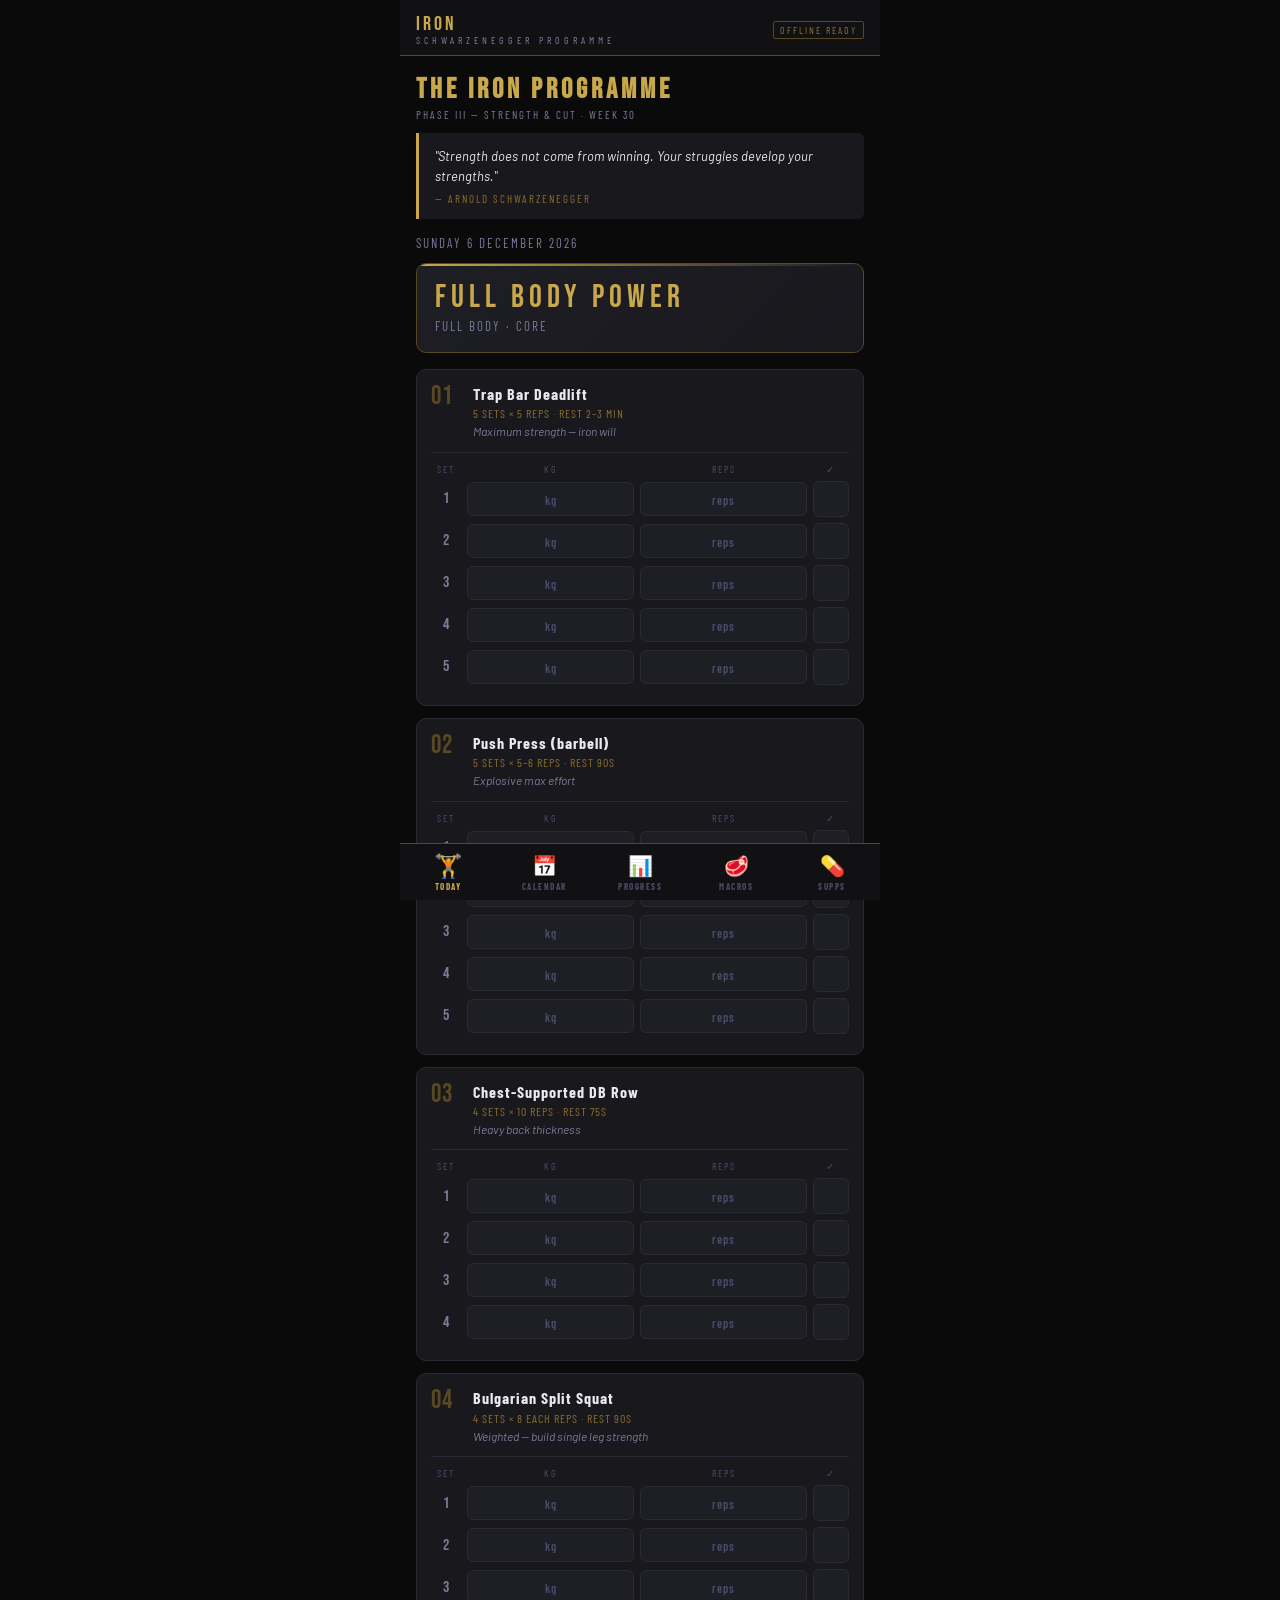
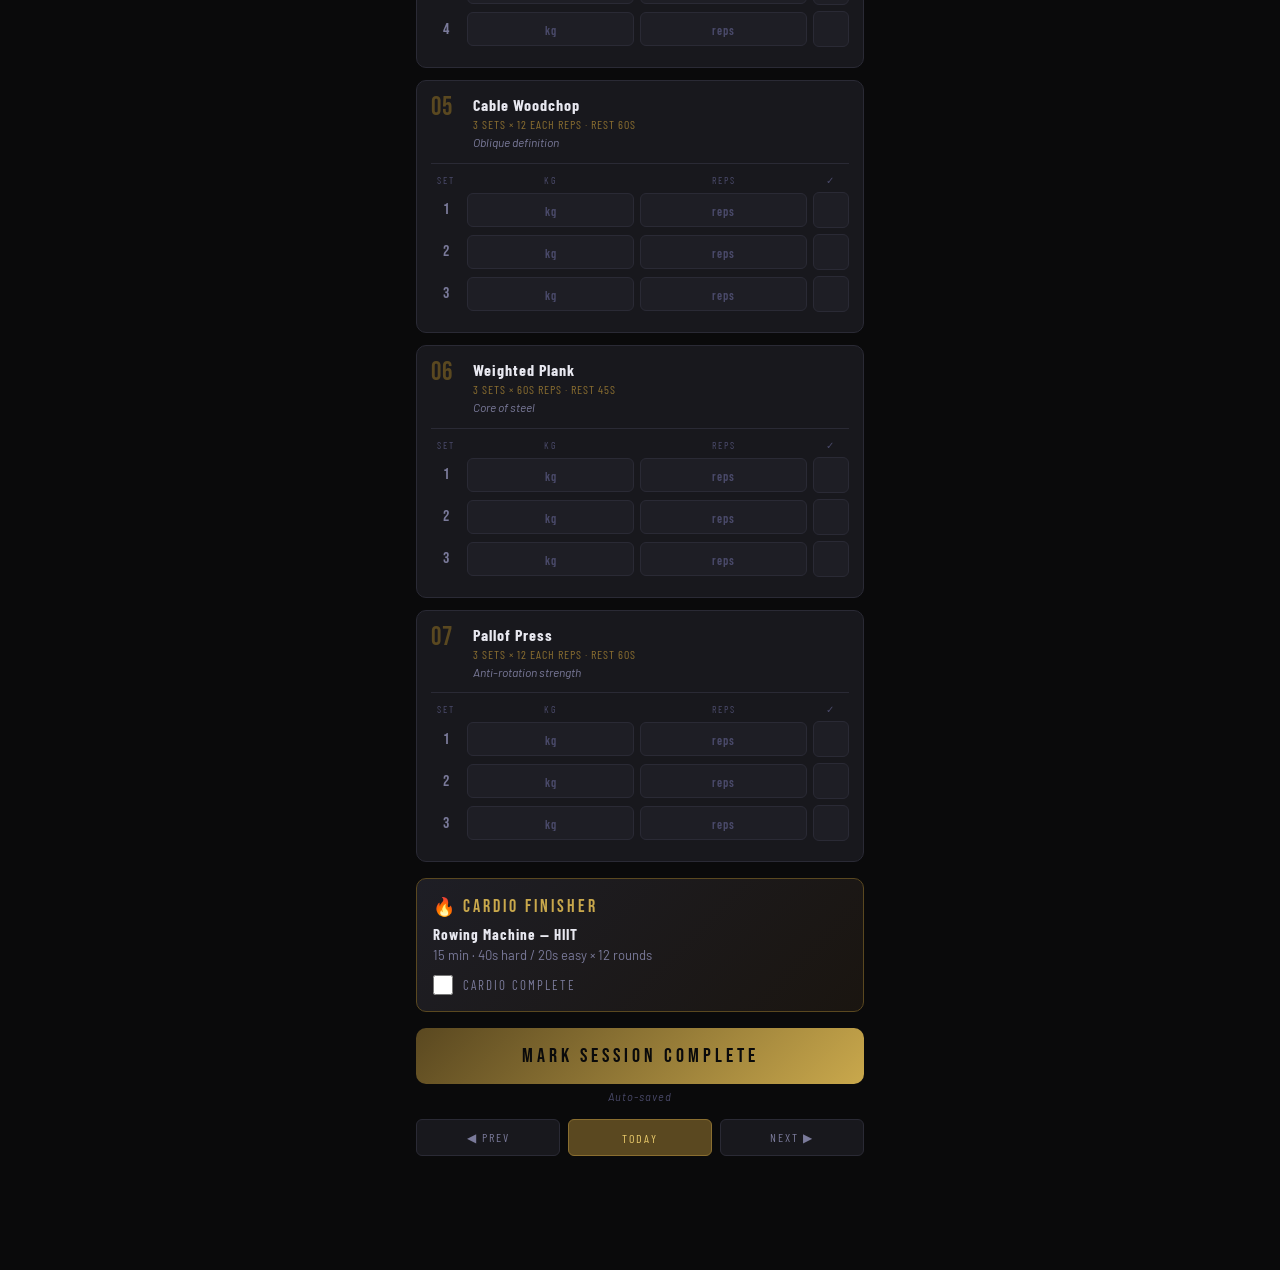
==== commit 5c88b488: "Rename index 4.html to index.html" ====
--- a/index.html
+++ b/index.html
@@ -195,7 +195,7 @@
 // ============================================================
 // DATA
 // ============================================================
-const PROGRAMME_START = new Date('2026-06-01');
+const PROGRAMME_START = new Date('2026-05-13');
 const PROGRAMME_END   = new Date('2027-03-19');
 
 const QUOTES = [
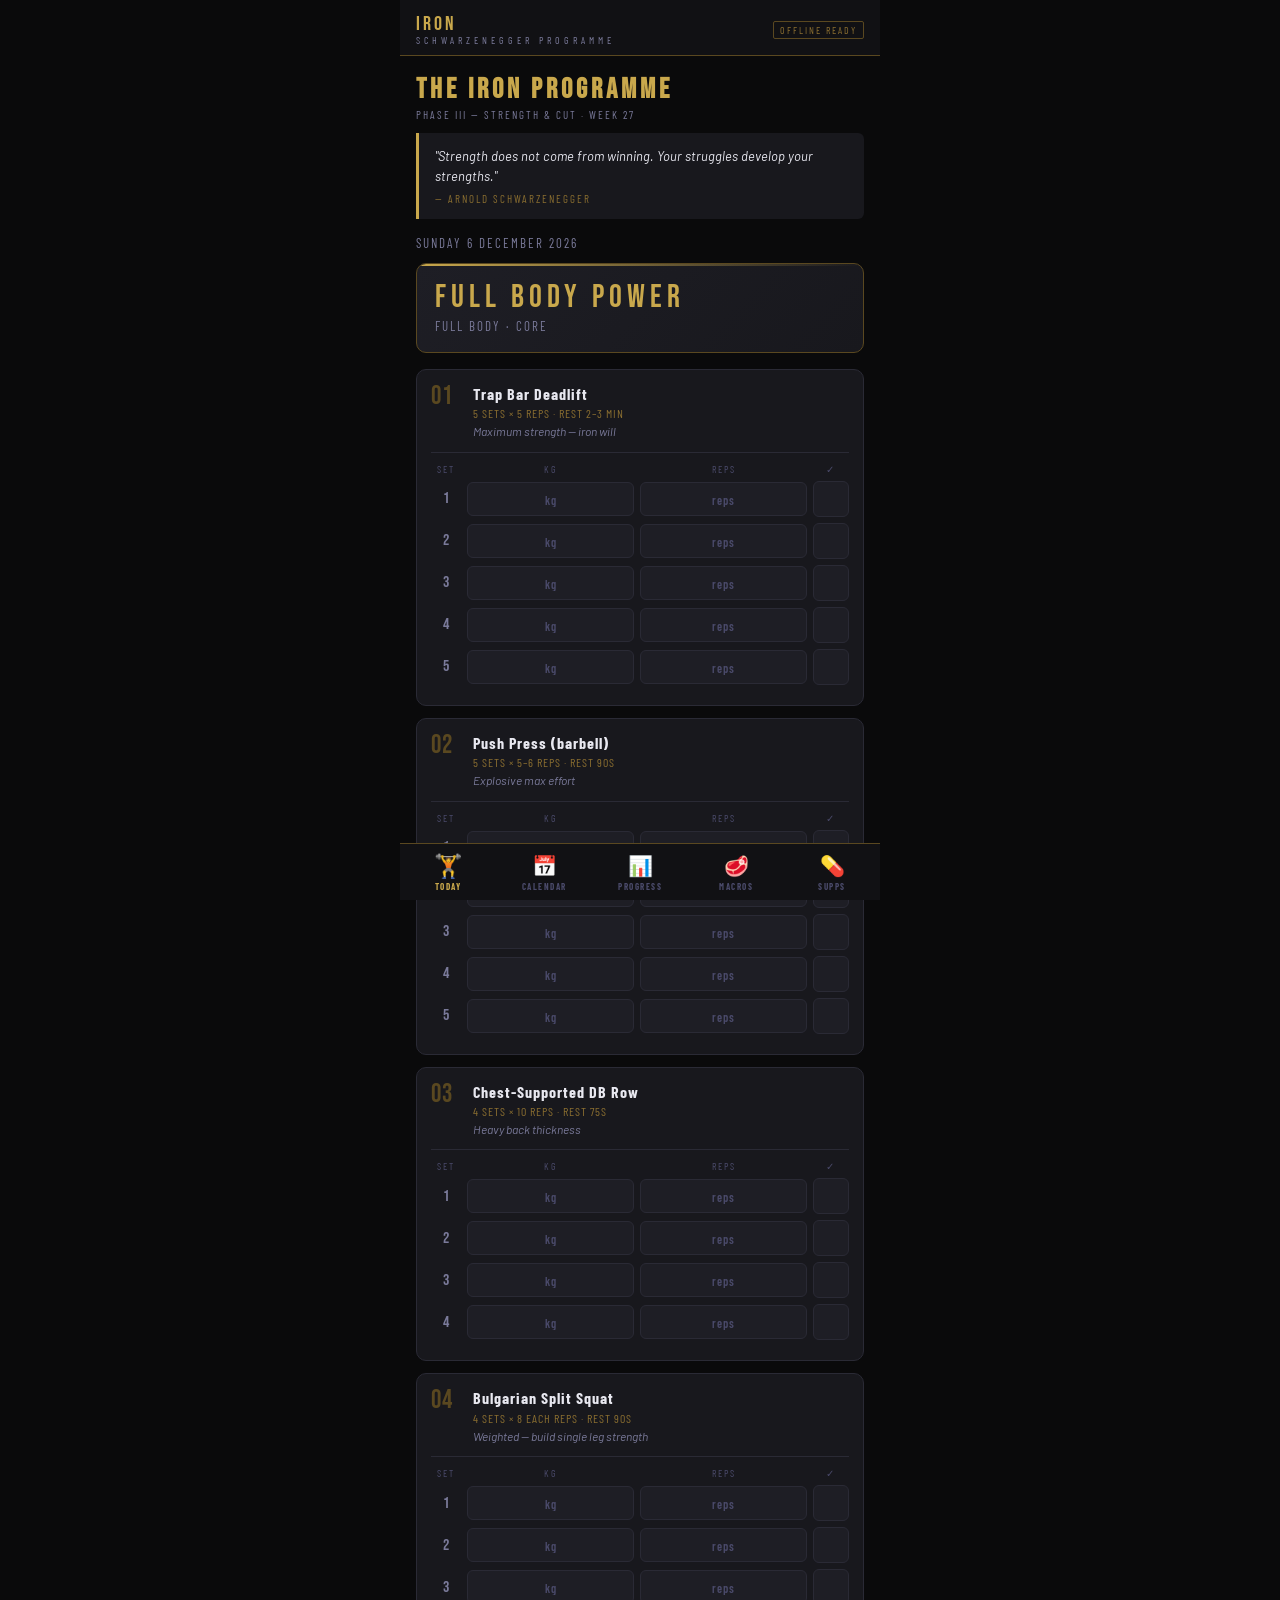
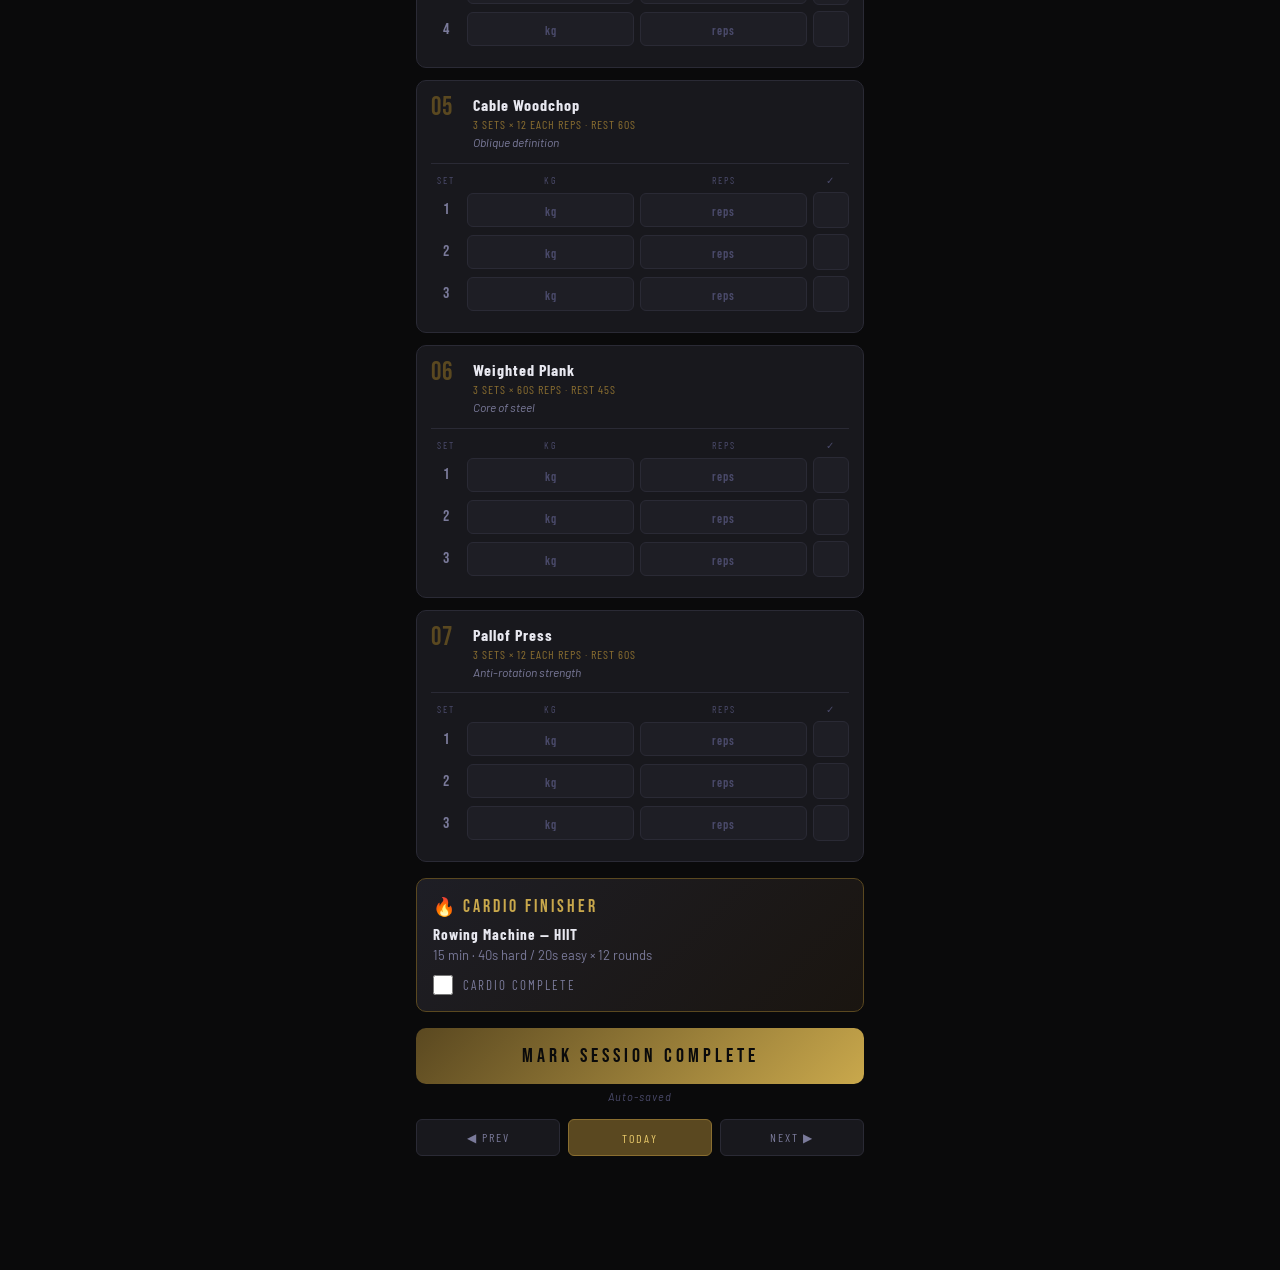
==== commit 98601864: "Rename index 3.html to index.html" ====
--- a/index.html
+++ b/index.html
@@ -195,7 +195,7 @@
 // ============================================================
 // DATA
 // ============================================================
-const PROGRAMME_START = new Date('2026-05-13');
+const PROGRAMME_START = new Date('2026-06-01');
 const PROGRAMME_END   = new Date('2027-03-19');
 
 const QUOTES = [
@@ -538,7 +538,8 @@
 // ============================================================
 // APP STATE
 // ============================================================
-let curDate=new Date();curDate.setHours(0,0,0,0);
+let _now=new Date();_now.setHours(0,0,0,0);
+let curDate=_now<PROGRAMME_START?new Date(PROGRAMME_START):_now;
 let curView='today',curLog={},saveTimer=null,quoteIdx=0;
 
 // ============================================================
@@ -712,7 +713,7 @@
   </div>`;
 }
 function navDate(d){const n=new Date(curDate);n.setDate(n.getDate()+d);n.setHours(0,0,0,0);curDate=n;renderToday();}
-function goToday(){curDate=new Date();curDate.setHours(0,0,0,0);renderToday();}
+function goToday(){const t=new Date();t.setHours(0,0,0,0);curDate=t<PROGRAMME_START?new Date(PROGRAMME_START):t;renderToday();}
 
 // ============================================================
 // LOGGING
